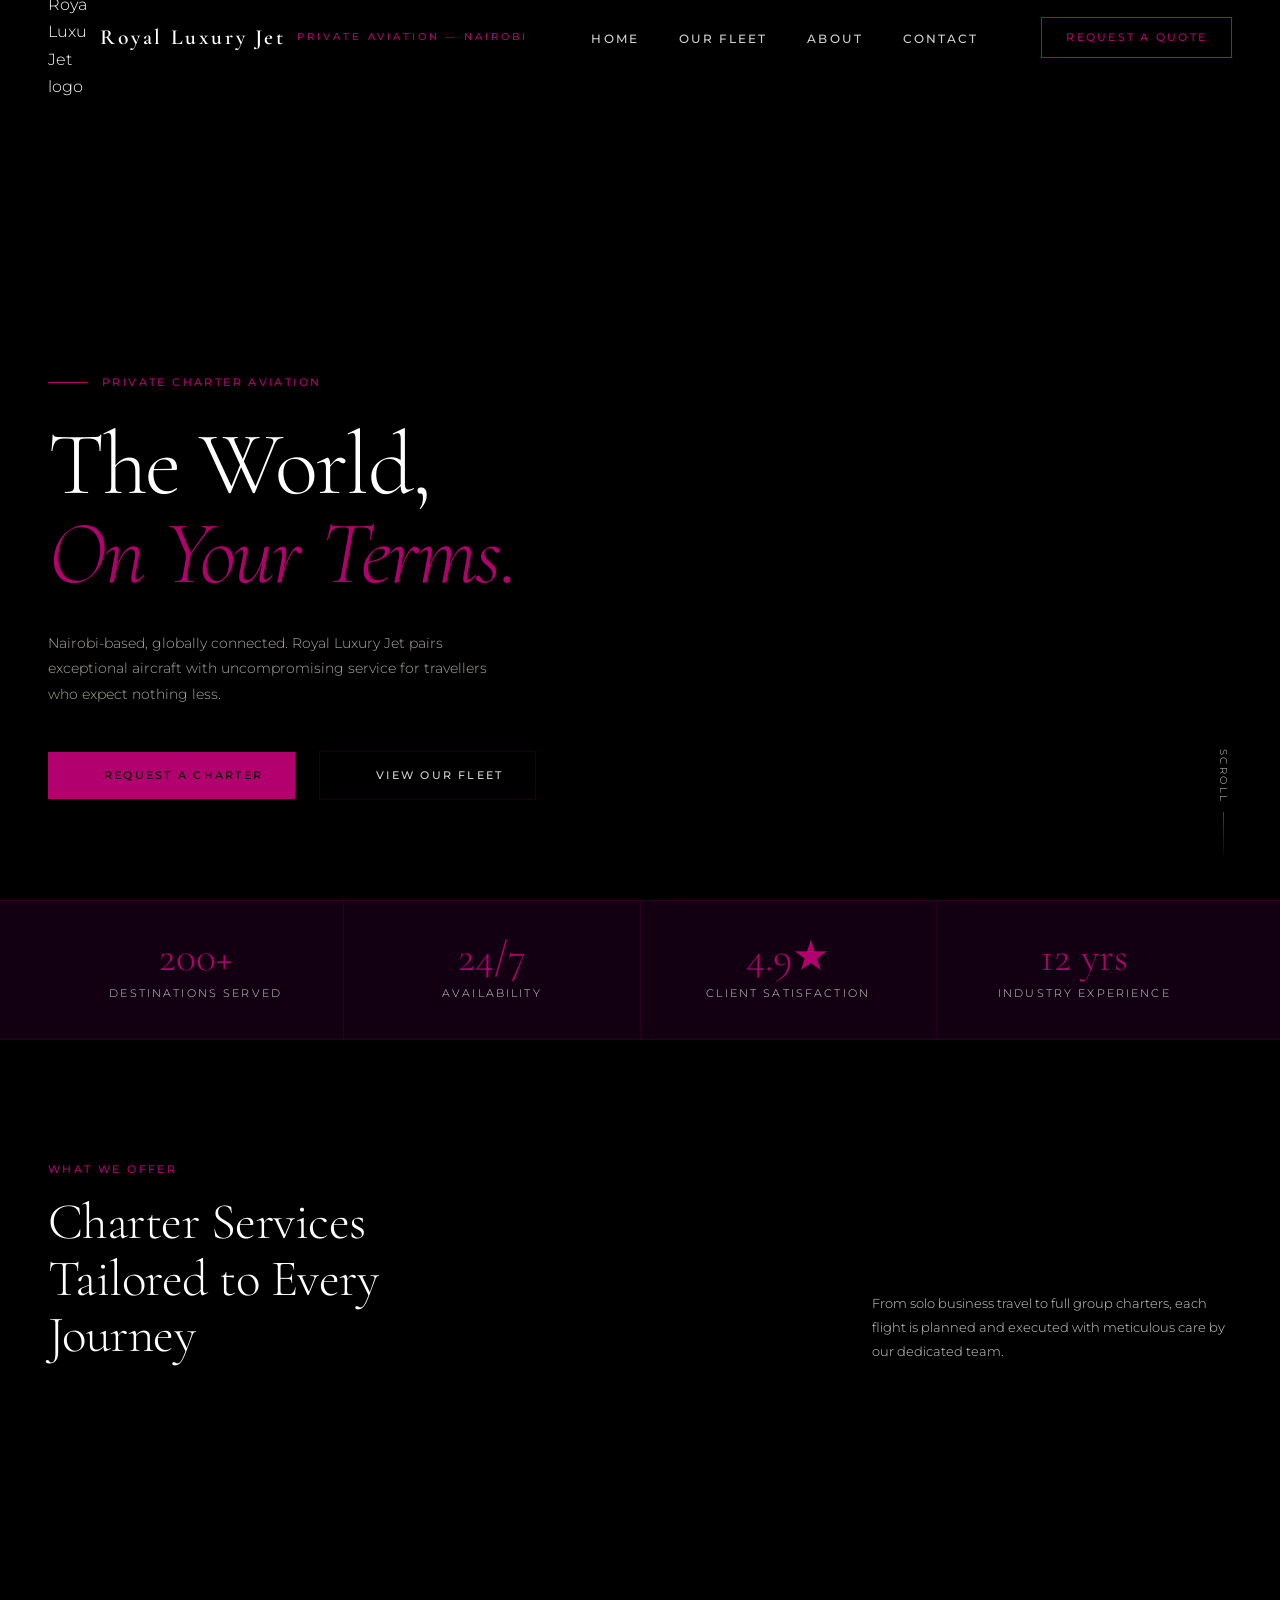
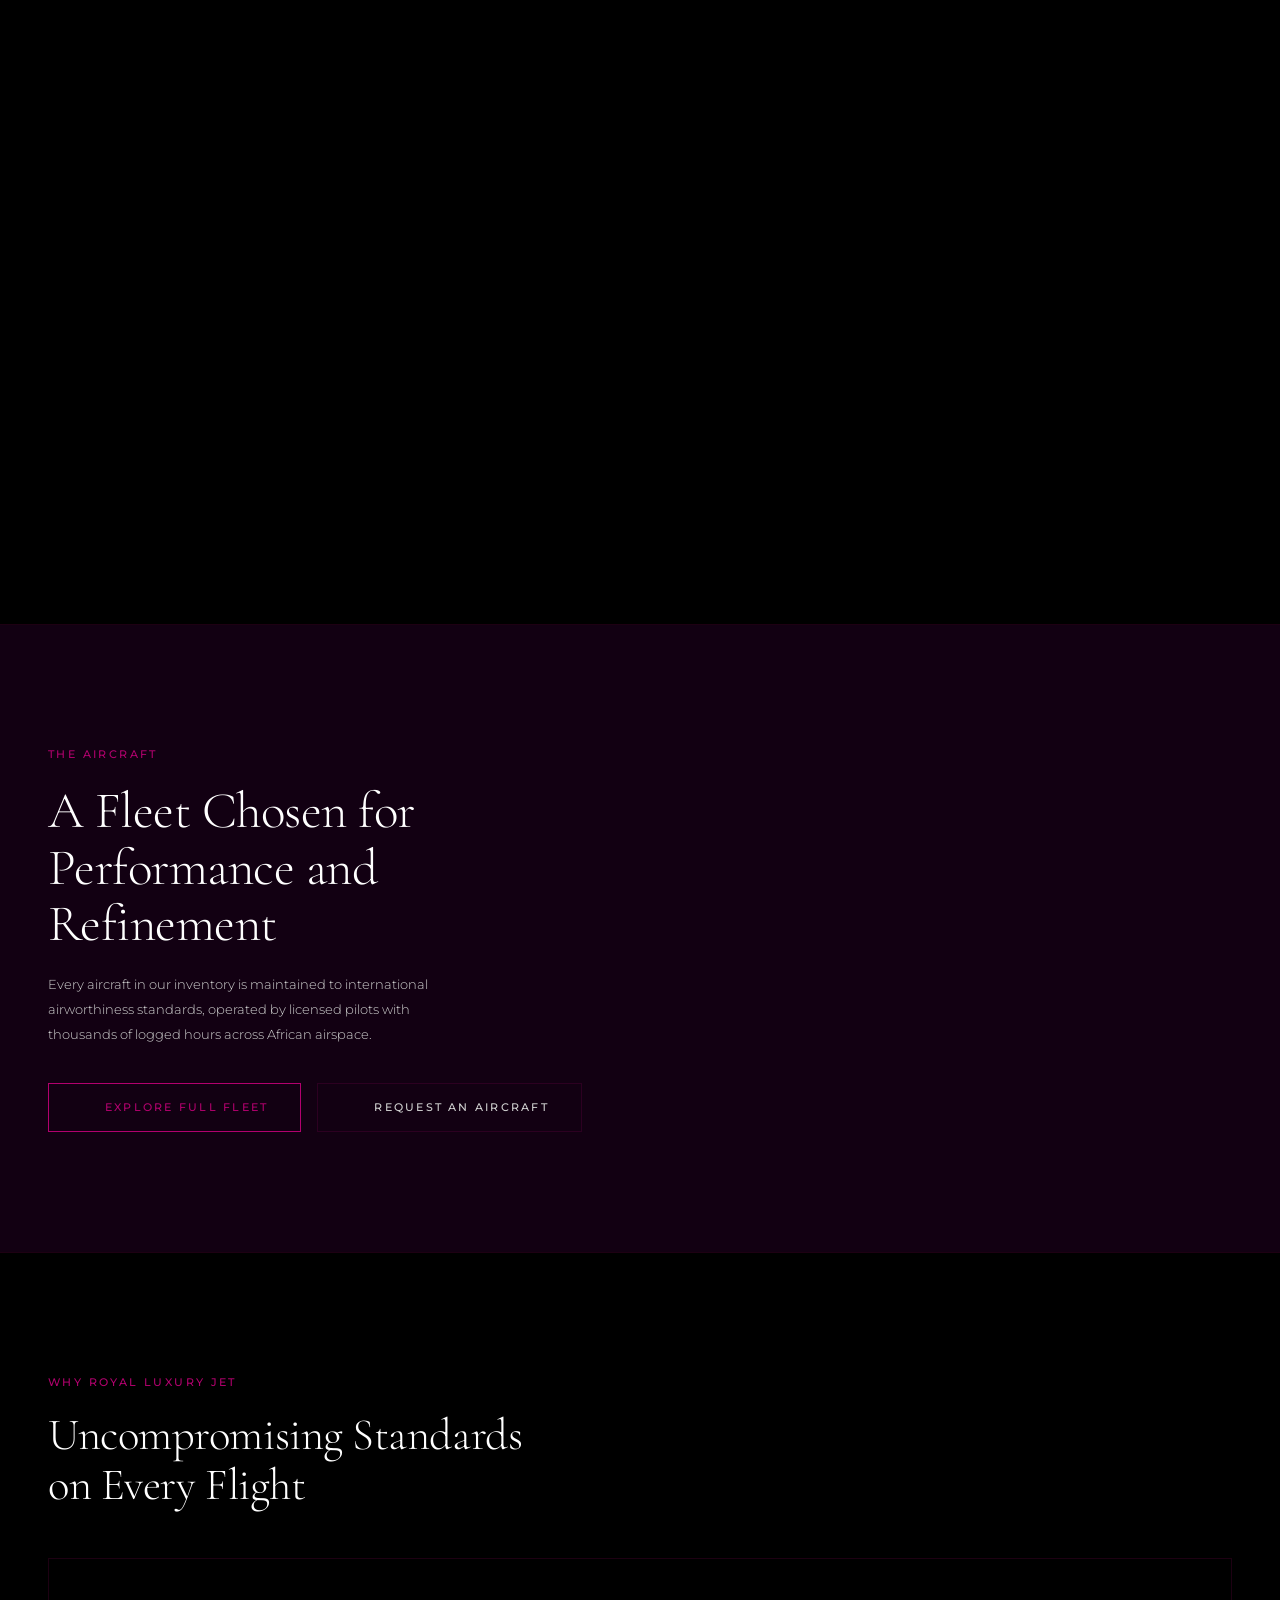
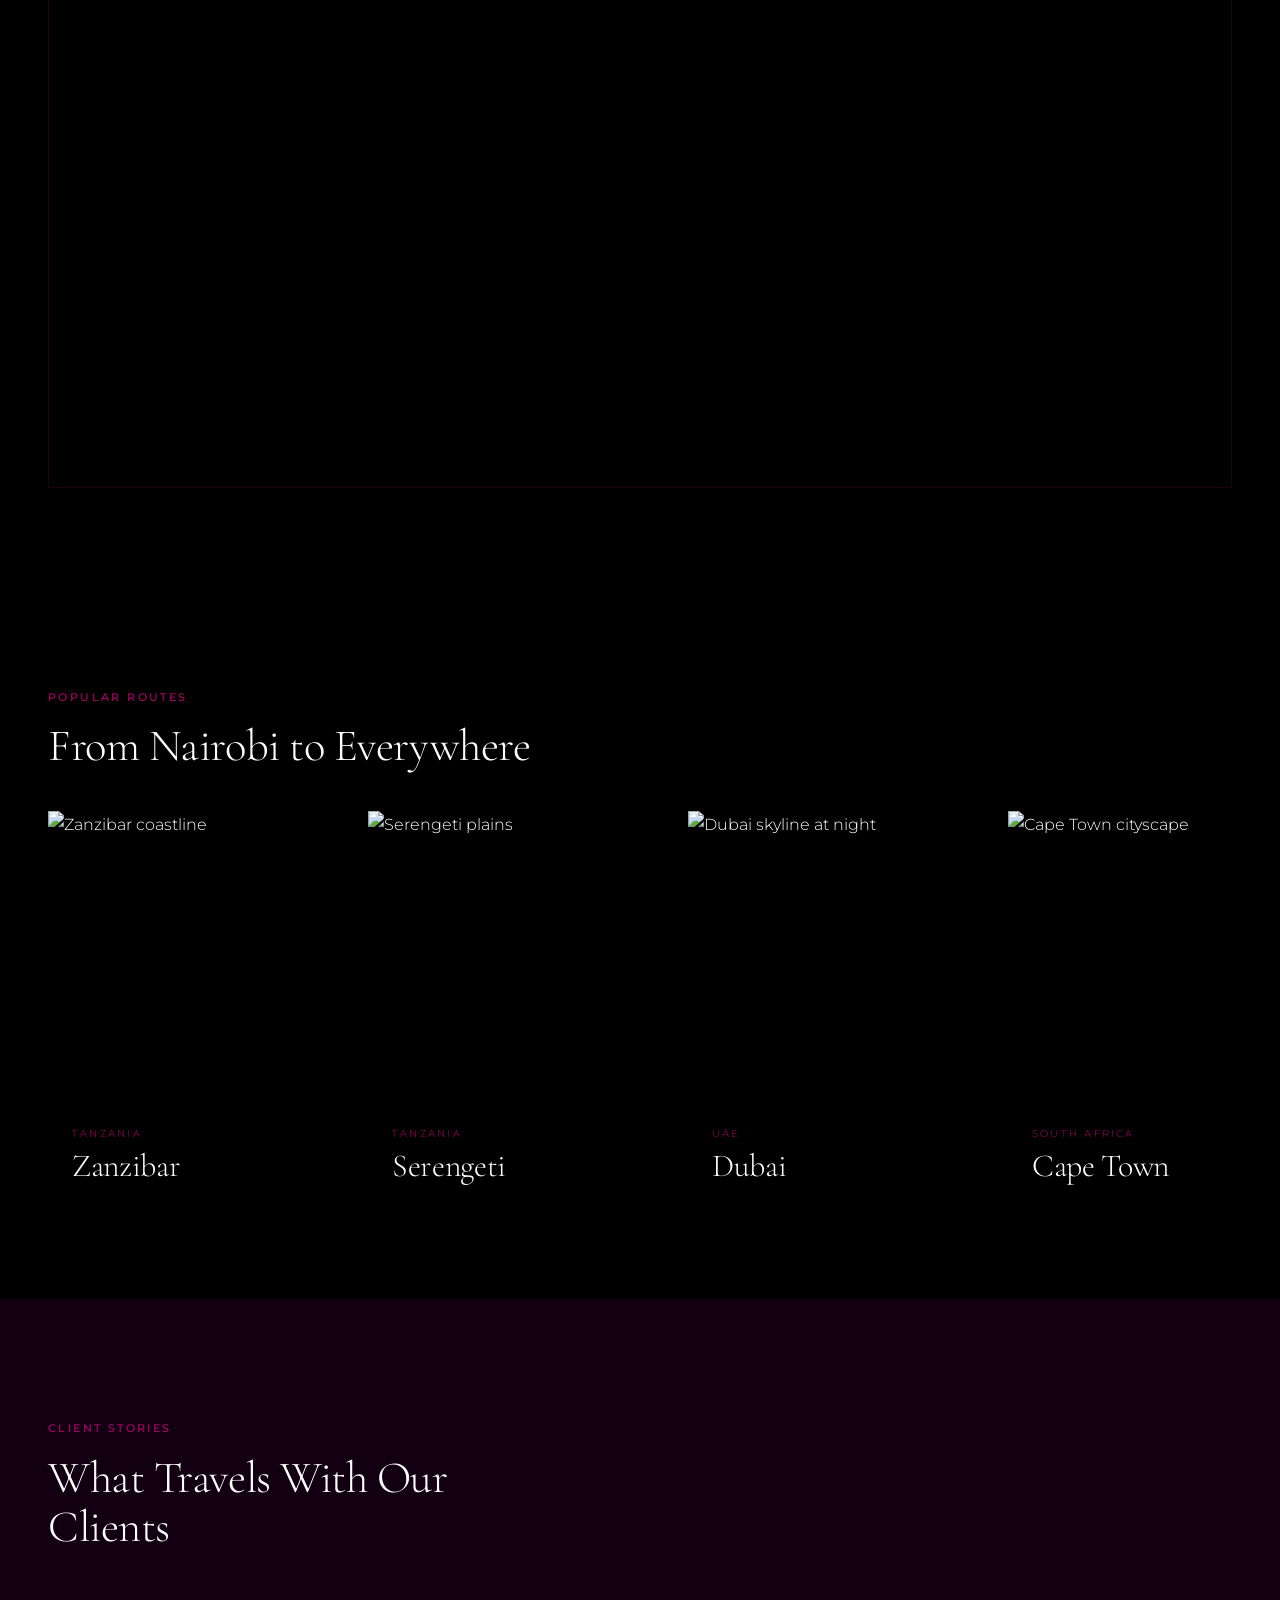
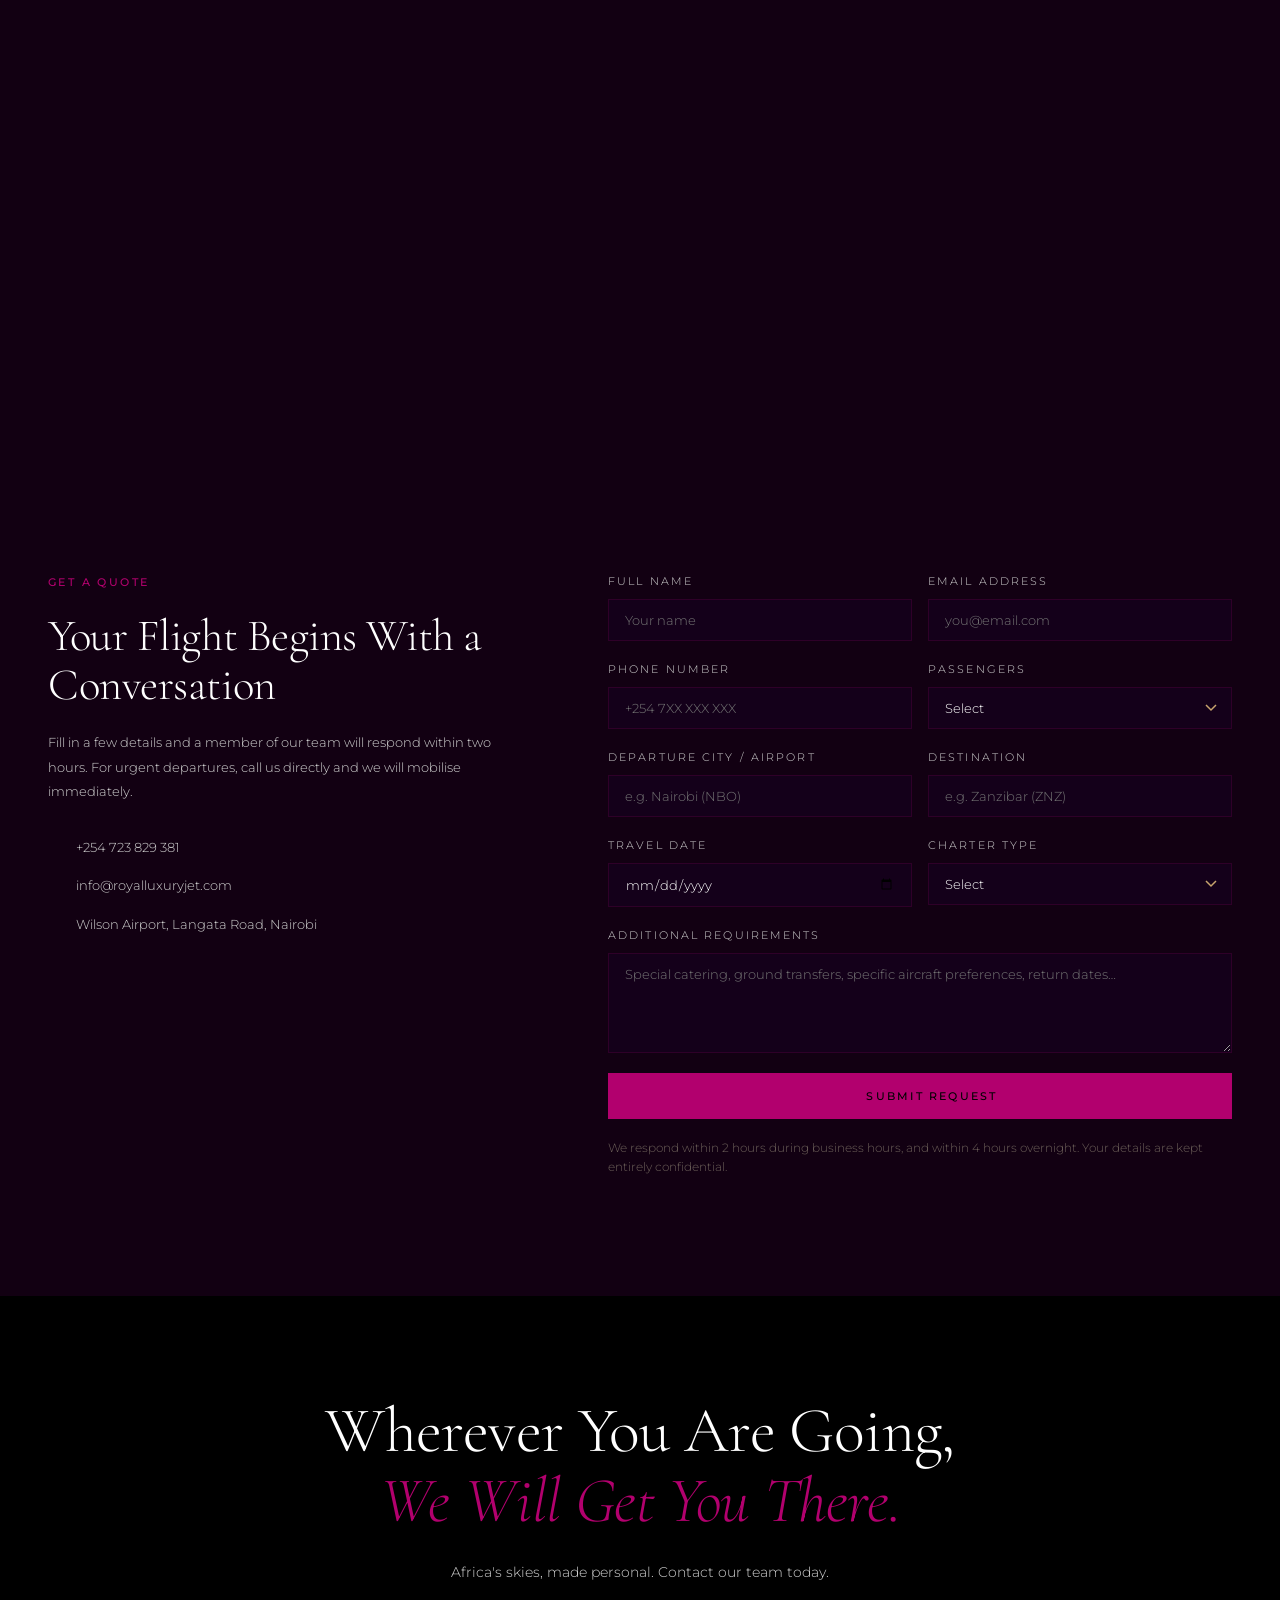
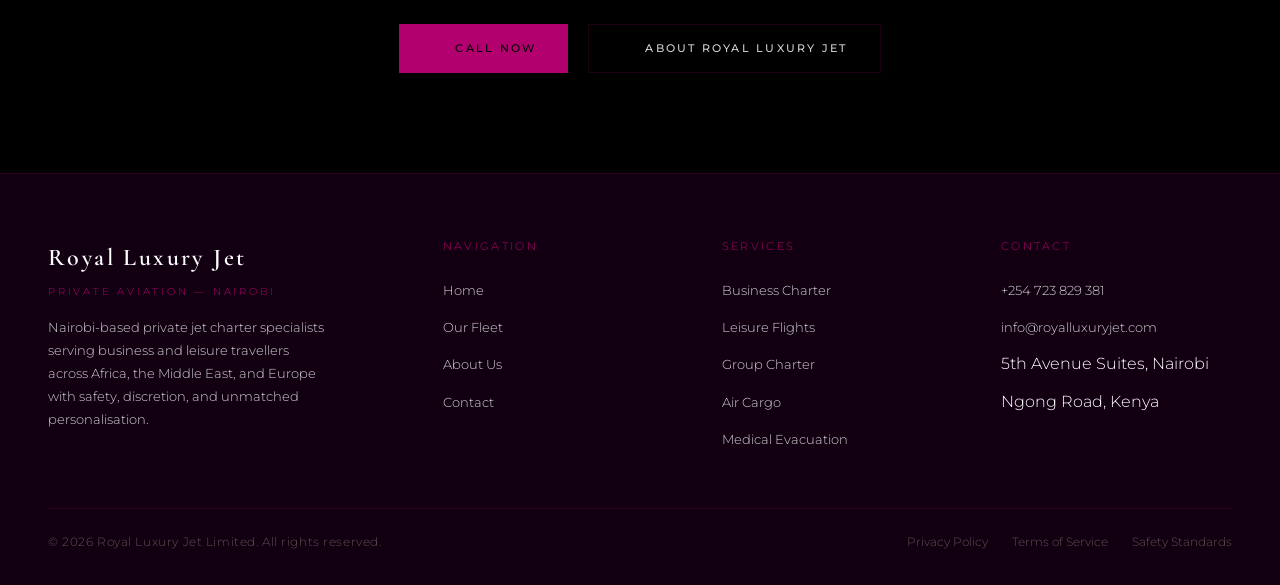
==== index.html @ de2d4f79 "Added the correct jets" ====
<!DOCTYPE html>
<html lang="en">
<head>
  <meta charset="UTF-8" />
  <meta name="viewport" content="width=device-width, initial-scale=1.0" />
  <title>Royal Luxury Jet — Private Aviation, Nairobi</title>
  <meta name="description" content="Nairobi's premier private jet charter service. Tailored flights across Africa and beyond, available 24/7." />
  <link rel="stylesheet" href="style.css" />
  <!-- Feather Icons CDN -->
  <script src="https://cdn.jsdelivr.net/npm/feather-icons/dist/feather.min.js"></script>
</head>
<body>

  <!-- ══ NAVIGATION ══════════════════════════════════════════ -->
  <nav class="nav" role="navigation" aria-label="Main navigation">
    <div class="nav__inner">
      <a href="index.html" class="nav__logo" aria-label="Royal Luxury Jet home">
        <img src="images/logo.png" alt="Royal Luxury Jet logo" class="nav__logo-img" />
        <span class="nav__logo-name">Royal Luxury Jet</span>
        <span class="nav__logo-tag">Private Aviation — Nairobi</span>
      </a>
      <ul class="nav__links" role="list">
        <li><a href="index.html" class="nav__link">Home</a></li>
        <li><a href="fleet.html" class="nav__link">Our Fleet</a></li>
        <li><a href="about.html" class="nav__link">About</a></li>
        <li><a href="contact.html" class="nav__link">Contact</a></li>
      </ul>
      <a href="contact.html" class="nav__cta">Request a Quote</a>
      <button class="nav__hamburger" aria-label="Toggle menu" aria-expanded="false">
        <span></span><span></span><span></span>
      </button>
    </div>
  </nav>

  <!-- Mobile nav -->
  <div class="nav__mobile" role="dialog" aria-label="Mobile navigation">
    <a href="index.html" class="nav__link">Home</a>
    <a href="fleet.html" class="nav__link">Our Fleet</a>
    <a href="about.html" class="nav__link">About</a>
    <a href="contact.html" class="nav__link">Contact</a>
    <a href="contact.html" class="nav__cta">Request a Quote</a>
  </div>

  <main>
    <!-- ══ HERO ════════════════════════════════════════════════ -->
    <section class="hero" aria-labelledby="heroHeadline">
      <div class="hero__bg" aria-hidden="true"></div>
      <div class="hero__content">
        <div class="hero__eyebrow">
          <span class="hero__eyebrow-line" aria-hidden="true"></span>
          <span class="label">Private Charter Aviation</span>
        </div>
        <h1 id="heroHeadline" class="hero__headline">
          The World,<br><em>On Your Terms.</em>
        </h1>
        <p class="hero__sub">
          Nairobi-based, globally connected. Royal Luxury Jet pairs exceptional aircraft with uncompromising service for travellers who expect nothing less.
        </p>
        <div class="hero__actions">
          <a href="contact.html" class="btn btn--primary">
            <svg data-feather="send" aria-hidden="true"></svg> Request a Charter
          </a>
          <a href="fleet.html" class="btn btn--ghost">
            <svg data-feather="airplay" aria-hidden="true"></svg> View Our Fleet
          </a>
        </div>
      </div>
      <div class="hero__scroll" aria-hidden="true">
        <span class="hero__scroll-text">Scroll</span>
        <span class="hero__scroll-line"></span>
      </div>
    </section>

    <!-- ══ STATS ═══════════════════════════════════════════════ -->
    <div class="stats">
      <div class="stats__inner container">
        <div class="stats__item">
          <div class="stats__num" data-target="200" data-suffix="+">200+</div>
          <div class="stats__label">Destinations Served</div>
        </div>
        <div class="stats__item">
          <div class="stats__num" data-target="24" data-suffix="/7">24/7</div>
          <div class="stats__label">Availability</div>
        </div>
        <div class="stats__item">
          <div class="stats__num" data-target="4.9" data-suffix="★">4.9★</div>
          <div class="stats__label">Client Satisfaction</div>
        </div>
        <div class="stats__item">
          <div class="stats__num" data-target="12" data-suffix=" yrs">12 yrs</div>
          <div class="stats__label">Industry Experience</div>
        </div>
      </div>
    </div>

    <!-- ══ SERVICES ════════════════════════════════════════════ -->
    <section class="section" aria-labelledby="servicesHeading">
      <div class="container">
        <div class="services__header">
          <div>
            <p class="label" style="margin-bottom:16px">What We Offer</p>
            <h2 id="servicesHeading" class="services__title display">
              Charter Services Tailored to Every Journey
            </h2>
          </div>
          <p class="services__intro">
            From solo business travel to full group charters, each flight is planned and executed with meticulous care by our dedicated team.
          </p>
        </div>
        <div class="grid-3">
          <article class="service-card fade-up">
            <div class="service-card__number" aria-hidden="true">01</div>
            <svg class="service-card__icon" data-feather="briefcase" aria-hidden="true"></svg>
            <h3 class="service-card__title">Business Charter</h3>
            <p class="service-card__body">
              Productive, private, and punctual. Board on your schedule with direct routing, dedicated crew, and onboard conference capability for executives who cannot afford delays.
            </p>
          </article>
          <article class="service-card fade-up">
            <div class="service-card__number" aria-hidden="true">02</div>
            <svg class="service-card__icon" data-feather="sun" aria-hidden="true"></svg>
            <h3 class="service-card__title">Leisure & Lifestyle</h3>
            <p class="service-card__body">
              Arrive refreshed at a safari lodge, coastal retreat, or international city. We curate every detail of the in-flight experience to set the tone for your journey.
            </p>
          </article>
          <article class="service-card fade-up">
            <div class="service-card__number" aria-hidden="true">03</div>
            <svg class="service-card__icon" data-feather="users" aria-hidden="true"></svg>
            <h3 class="service-card__title">Group Charter</h3>
            <p class="service-card__body">
              Corporate retreats, family milestones, or sporting delegations — our larger-cabin aircraft carry groups of up to 19 passengers in comfort, on a unified itinerary.
            </p>
          </article>
          <article class="service-card fade-up">
            <div class="service-card__number" aria-hidden="true">04</div>
            <svg class="service-card__icon" data-feather="package" aria-hidden="true"></svg>
            <h3 class="service-card__title">Air Cargo</h3>
            <p class="service-card__body">
              Time-critical freight across Africa. From pharmaceutical samples to high-value parcels, our cargo charters offer tracked, secure, door-to-ramp solutions.
            </p>
          </article>
          <article class="service-card fade-up">
            <div class="service-card__number" aria-hidden="true">05</div>
            <svg class="service-card__icon" data-feather="heart" aria-hidden="true"></svg>
            <h3 class="service-card__title">Medical Evacuation</h3>
            <p class="service-card__body">
              Swift, fully equipped air ambulance flights coordinated with medical personnel. Available 24 hours, with immediate response protocols across East Africa.
            </p>
          </article>
          <article class="service-card fade-up">
            <div class="service-card__number" aria-hidden="true">06</div>
            <svg class="service-card__icon" data-feather="star" aria-hidden="true"></svg>
            <h3 class="service-card__title">Concierge Services</h3>
            <p class="service-card__body">
              Ground transfers, hotel bookings, in-flight catering preferences, and destination arrangements — handled as one seamless experience by your dedicated flight coordinator.
            </p>
          </article>
        </div>
      </div>
    </section>

    <hr class="rule" />

    <!-- ══ FLEET PREVIEW ═══════════════════════════════════════ -->
    <section class="section fleet" aria-labelledby="fleetHeading">
      <div class="container">
        <div class="grid-2">
          <div>
            <p class="fleet__label label">The Aircraft</p>
            <h2 id="fleetHeading" class="fleet__title display">
              A Fleet Chosen for Performance and Refinement
            </h2>
            <p class="fleet__body">
              Every aircraft in our inventory is maintained to international airworthiness standards, operated by licensed pilots with thousands of logged hours across African airspace.
            </p>
            <div style="display:flex; gap:16px; flex-wrap:wrap;">
              <a href="fleet.html" class="btn btn--outline">
                <svg data-feather="grid" aria-hidden="true"></svg> Explore Full Fleet
              </a>
              <a href="contact.html" class="btn btn--ghost">
                <svg data-feather="send" aria-hidden="true"></svg> Request an Aircraft
              </a>
            </div>
          </div>
          <div class="fleet__image fade-up">
            <img
              src="images/openjet.jpg"
              alt="Luxurious private jet cabin interior with leather seating"
              loading="lazy"
            />
            <div class="fleet__image-caption">
              <h4 class="display">Cessna Citation CJ3+</h4>
              <div class="fleet__specs">
                <span class="fleet__spec">
                  <svg data-feather="users" aria-hidden="true"></svg> Up to 7 passengers
                </span>
                <span class="fleet__spec">
                  <svg data-feather="map-pin" aria-hidden="true"></svg> Range 3,700 km
                </span>
              </div>
            </div>
          </div>
        </div>
      </div>
    </section>

    <hr class="rule" />

    <!-- ══ WHY ROYAL LUXURY JET ═══════════════════════════════════════ -->
    <section class="section" aria-labelledby="whyHeading">
      <div class="container">
        <p class="label" style="margin-bottom:20px">Why Royal Luxury Jet</p>
        <h2 id="whyHeading" class="display" style="font-size:clamp(2rem,3.5vw,3.2rem); font-weight:300; margin-bottom:48px; max-width:500px; line-height:1.1;">
          Uncompromising Standards on Every Flight
        </h2>
        <div class="why__grid">
          <div class="why__item fade-up">
            <svg class="why__icon" data-feather="shield" aria-hidden="true"></svg>
            <h3 class="why__item-title">Safety First, Always</h3>
            <p class="why__item-body">Rigorous maintenance schedules, licensed engineers, and pilots who undergo recurrent simulator training. Our safety record is the foundation our reputation rests on.</p>
          </div>
          <div class="why__item fade-up">
            <svg class="why__icon" data-feather="globe" aria-hidden="true"></svg>
            <h3 class="why__item-title">Global Reach</h3>
            <p class="why__item-body">Operating from Wilson and Jomo Kenyatta airports, we connect Nairobi to 200+ destinations across Africa, the Middle East, and Europe without compromise.</p>
          </div>
          <div class="why__item fade-up">
            <svg class="why__icon" data-feather="clock" aria-hidden="true"></svg>
            <h3 class="why__item-title">Ready When You Are</h3>
            <p class="why__item-body">Our operations team is available around the clock. From a same-day booking to a months-in-advance itinerary, we move at your pace.</p>
          </div>
          <div class="why__item fade-up">
            <svg class="why__icon" data-feather="sliders" aria-hidden="true"></svg>
            <h3 class="why__item-title">Fully Personalised</h3>
            <p class="why__item-body">Catering, cabin configuration, ground logistics, special occasions — nothing is too specific. Your preferences are our instructions.</p>
          </div>
        </div>
      </div>
    </section>

    <!-- ══ DESTINATIONS ════════════════════════════════════════ -->
    <section class="section--sm" aria-labelledby="destHeading">
      <div class="container">
        <p class="label" style="margin-bottom:16px">Popular Routes</p>
        <h2 id="destHeading" class="display" style="font-size:clamp(2rem,3.5vw,3.2rem); font-weight:300; margin-bottom:40px; max-width:540px; line-height:1.1;">
          From Nairobi to Everywhere
        </h2>
      </div>
      <div class="container">
        <div class="destinations__scroll" role="list">
          <div class="dest-card" role="listitem">
            <img src="https://images.unsplash.com/photo-1544735716-392fe2489ffa?w=600&auto=format&fit=crop&q=80" alt="Zanzibar coastline" loading="lazy" />
            <div class="dest-card__overlay" aria-hidden="true"></div>
            <div class="dest-card__info">
              <p class="dest-card__region">Tanzania</p>
              <h3 class="dest-card__city display">Zanzibar</h3>
            </div>
          </div>
          <div class="dest-card" role="listitem">
            <img src="https://images.unsplash.com/photo-1547471080-7cc2caa01a7e?w=600&auto=format&fit=crop&q=80" alt="Serengeti plains" loading="lazy" />
            <div class="dest-card__overlay" aria-hidden="true"></div>
            <div class="dest-card__info">
              <p class="dest-card__region">Tanzania</p>
              <h3 class="dest-card__city display">Serengeti</h3>
            </div>
          </div>
          <div class="dest-card" role="listitem">
            <img src="https://images.unsplash.com/photo-1518548419970-58e3b4079ab2?w=600&auto=format&fit=crop&q=80" alt="Dubai skyline at night" loading="lazy" />
            <div class="dest-card__overlay" aria-hidden="true"></div>
            <div class="dest-card__info">
              <p class="dest-card__region">UAE</p>
              <h3 class="dest-card__city display">Dubai</h3>
            </div>
          </div>
          <div class="dest-card" role="listitem">
            <img src="https://images.unsplash.com/photo-1486325212027-8081e485255e?w=600&auto=format&fit=crop&q=80" alt="Cape Town cityscape" loading="lazy" />
            <div class="dest-card__overlay" aria-hidden="true"></div>
            <div class="dest-card__info">
              <p class="dest-card__region">South Africa</p>
              <h3 class="dest-card__city display">Cape Town</h3>
            </div>
          </div>
          <div class="dest-card" role="listitem">
            <img src="https://images.unsplash.com/photo-1489392191049-fc10c97e64b6?w=600&auto=format&fit=crop&q=80" alt="Lagos waterfront" loading="lazy" />
            <div class="dest-card__overlay" aria-hidden="true"></div>
            <div class="dest-card__info">
              <p class="dest-card__region">Nigeria</p>
              <h3 class="dest-card__city display">Lagos</h3>
            </div>
          </div>
          <div class="dest-card" role="listitem">
            <img src="https://images.unsplash.com/photo-1526285759904-71d1170ed2ac?w=600&auto=format&fit=crop&q=80" alt="London at dusk" loading="lazy" />
            <div class="dest-card__overlay" aria-hidden="true"></div>
            <div class="dest-card__info">
              <p class="dest-card__region">United Kingdom</p>
              <h3 class="dest-card__city display">London</h3>
            </div>
          </div>
        </div>
      </div>
    </section>

    <!-- ══ TESTIMONIALS ════════════════════════════════════════ -->
    <section class="section testimonials" aria-labelledby="testimonialsHeading">
      <div class="container">
        <p class="label" style="margin-bottom:16px">Client Stories</p>
        <h2 id="testimonialsHeading" class="display" style="font-size:clamp(2rem,3.5vw,3.2rem); font-weight:300; margin-bottom:48px; max-width:500px; line-height:1.1;">
          What Travels With Our Clients
        </h2>
        <div class="testimonial-grid">
          <article class="testimonial-card fade-up">
            <div class="testimonial-card__quote" aria-hidden="true">&ldquo;</div>
            <p class="testimonial-card__text">
              The team arranged an entire East Africa circuit in under 48 hours. Every landing was on time, every cabin was immaculate. It redefined what business travel can be.
            </p>
            <div class="testimonial-card__author">
              <div>
                <div class="testimonial-card__author-name">James O.</div>
                <div class="testimonial-card__author-role">Managing Director, Nairobi</div>
              </div>
            </div>
          </article>
          <article class="testimonial-card fade-up">
            <div class="testimonial-card__quote" aria-hidden="true">&ldquo;</div>
            <p class="testimonial-card__text">
              We flew a group of fourteen to the Masai Mara and back. Seamless coordination, exceptional food, and crew that genuinely cared. Our guests are still talking about it.
            </p>
            <div class="testimonial-card__author">
              <div>
                <div class="testimonial-card__author-name">Amara N.</div>
                <div class="testimonial-card__author-role">Events Director, Lagos</div>
              </div>
            </div>
          </article>
          <article class="testimonial-card fade-up">
            <div class="testimonial-card__quote" aria-hidden="true">&ldquo;</div>
            <p class="testimonial-card__text">
              I have chartered jets across three continents. Royal Luxury Jet delivers a level of personalisation that most operators simply cannot match. My Nairobi base of choice.
            </p>
            <div class="testimonial-card__author">
              <div>
                <div class="testimonial-card__author-name">Priya S.</div>
                <div class="testimonial-card__author-role">Investment Banker, Dubai</div>
              </div>
            </div>
          </article>
        </div>
      </div>
    </section>

    <!-- ══ QUOTE FORM ═══════════════════════════════════════════ -->
    <section class="section quote" id="requestQuote" aria-labelledby="quoteHeading">
      <div class="container">
        <div class="quote__inner">
          <div>
            <p class="quote__label label">Get a Quote</p>
            <h2 id="quoteHeading" class="quote__title display">
              Your Flight Begins With a Conversation
            </h2>
            <p class="quote__body">
              Fill in a few details and a member of our team will respond within two hours. For urgent departures, call us directly and we will mobilise immediately.
            </p>
            <div class="quote__contact-item">
              <svg data-feather="phone" aria-hidden="true"></svg>
              <a href="tel:+254723829381">+254 723 829 381</a>
            </div>
            <div class="quote__contact-item">
              <svg data-feather="mail" aria-hidden="true"></svg>
              <a href="mailto:info@royalluxuryjet.com">info@royalluxuryjet.com</a>
            </div>
            <div class="quote__contact-item">
              <svg data-feather="map-pin" aria-hidden="true"></svg>
              Wilson Airport, Langata Road, Nairobi
            </div>
          </div>
          <div>
            <form class="form" id="quoteForm" novalidate aria-label="Charter quote request">
              <div class="form__row">
                <div class="form__group">
                  <label class="form__label" for="name">Full Name</label>
                  <input class="form__input" type="text" id="name" name="name" placeholder="Your name" required />
                </div>
                <div class="form__group">
                  <label class="form__label" for="email">Email Address</label>
                  <input class="form__input" type="email" id="email" name="email" placeholder="you@email.com" required />
                </div>
              </div>
              <div class="form__row">
                <div class="form__group">
                  <label class="form__label" for="phone">Phone Number</label>
                  <input class="form__input" type="tel" id="phone" name="phone" placeholder="+254 7XX XXX XXX" />
                </div>
                <div class="form__group">
                  <label class="form__label" for="passengers">Passengers</label>
                  <select class="form__select" id="passengers" name="passengers">
                    <option value="">Select</option>
                    <option>1 – 3</option>
                    <option>4 – 7</option>
                    <option>8 – 12</option>
                    <option>13 – 19</option>
                  </select>
                </div>
              </div>
              <div class="form__row">
                <div class="form__group">
                  <label class="form__label" for="departure">Departure City / Airport</label>
                  <input class="form__input" type="text" id="departure" name="departure" placeholder="e.g. Nairobi (NBO)" />
                </div>
                <div class="form__group">
                  <label class="form__label" for="destination">Destination</label>
                  <input class="form__input" type="text" id="destination" name="destination" placeholder="e.g. Zanzibar (ZNZ)" />
                </div>
              </div>
              <div class="form__row">
                <div class="form__group">
                  <label class="form__label" for="date">Travel Date</label>
                  <input class="form__input" type="date" id="date" name="date" />
                </div>
                <div class="form__group">
                  <label class="form__label" for="type">Charter Type</label>
                  <select class="form__select" id="type" name="type">
                    <option value="">Select</option>
                    <option>Business Charter</option>
                    <option>Leisure Flight</option>
                    <option>Group Charter</option>
                    <option>Air Cargo</option>
                    <option>Medical Evacuation</option>
                    <option>Other</option>
                  </select>
                </div>
              </div>
              <div class="form__group">
                <label class="form__label" for="notes">Additional Requirements</label>
                <textarea class="form__textarea" id="notes" name="notes" placeholder="Special catering, ground transfers, specific aircraft preferences, return dates…"></textarea>
              </div>
              <button type="submit" class="btn btn--primary form__submit">
                <svg data-feather="send" aria-hidden="true"></svg>
                Submit Request
              </button>
              <p class="form__note">We respond within 2 hours during business hours, and within 4 hours overnight. Your details are kept entirely confidential.</p>
            </form>
            <div class="form__success" id="formSuccess" role="alert">
              <div class="form__success-icon">
                <svg data-feather="check" aria-hidden="true"></svg>
              </div>
              <h3 class="form__success-title display">Request Received</h3>
              <p class="form__success-body">Thank you. A member of our team will be in touch within two hours to confirm the details of your charter.</p>
            </div>
          </div>
        </div>
      </div>
    </section>

    <!-- ══ CTA BANNER ══════════════════════════════════════════ -->
    <section class="cta-banner" aria-label="Call to action">
      <div class="container cta-banner__inner">
        <h2 class="cta-banner__title display">
          Wherever You Are Going,<br><em>We Will Get You There.</em>
        </h2>
        <p class="cta-banner__sub">Africa's skies, made personal. Contact our team today.</p>
        <div class="cta-banner__actions">
          <a href="tel:+254723829381" class="btn btn--primary">
            <svg data-feather="phone" aria-hidden="true"></svg> Call Now
          </a>
          <a href="about.html" class="btn btn--ghost">
            <svg data-feather="info" aria-hidden="true"></svg> About Royal Luxury Jet
          </a>
        </div>
      </div>
    </section>
  </main>

  <!-- ══ FOOTER ═════════════════════════════════════════════════ -->
  <footer role="contentinfo">
    <div class="container">
      <div class="footer__top">
        <div>
          <div class="footer__brand-name">Royal Luxury Jet</div>
          <div class="footer__brand-tag">Private Aviation — Nairobi</div>
          <p class="footer__brand-body">
            Nairobi-based private jet charter specialists serving business and leisure travellers across Africa, the Middle East, and Europe with safety, discretion, and unmatched personalisation.
          </p>
        </div>
        <div>
          <div class="footer__col-title">Navigation</div>
          <ul class="footer__links" role="list">
            <li><a href="index.html">Home</a></li>
            <li><a href="fleet.html">Our Fleet</a></li>
            <li><a href="about.html">About Us</a></li>
            <li><a href="contact.html">Contact</a></li>
          </ul>
        </div>
        <div>
          <div class="footer__col-title">Services</div>
          <ul class="footer__links" role="list">
            <li><a href="contact.html">Business Charter</a></li>
            <li><a href="contact.html">Leisure Flights</a></li>
            <li><a href="contact.html">Group Charter</a></li>
            <li><a href="contact.html">Air Cargo</a></li>
            <li><a href="contact.html">Medical Evacuation</a></li>
          </ul>
        </div>
        <div>
          <div class="footer__col-title">Contact</div>
          <ul class="footer__links" role="list">
            <li><a href="tel:+254723829381">+254 723 829 381</a></li>
            <li><a href="mailto:info@royalluxuryjet.com">info@royalluxuryjet.com</a></li>
            <li>5th Avenue Suites, Nairobi</li>
            <li>Ngong Road, Kenya</li>
          </ul>
        </div>
      </div>
      <div class="footer__bottom">
        <span class="footer__copy">&copy; 2026 Royal Luxury Jet Limited. All rights reserved.</span>
        <div class="footer__legal">
          <a href="#">Privacy Policy</a>
          <a href="#">Terms of Service</a>
          <a href="#">Safety Standards</a>
        </div>
      </div>
    </div>
  </footer>

  <script src="main.js"></script>
  <script>
    // Initialise Feather icons after DOM ready
    feather.replace({ 'stroke-width': 1.5, width: '100%', height: '100%' });
  </script>
</body>
</html>
---- style.css ----
/* ============================================================
   ROYAL LUXURY JET — Global Stylesheet
   Palette: Black / white / magnetic magenta accent
   ============================================================ */

@import url('https://fonts.googleapis.com/css2?family=Cormorant+Garamond:ital,wght@0,300;0,400;0,600;1,300;1,400&family=Montserrat:wght@300;400;500;600&display=swap');

/* ── Variables ─────────────────────────────────────────────── */
:root {
  --bg:          #000000;
  --bg-mid:      #120012;
  --bg-card:     #14001a;
  --border:      rgba(178, 0, 110, 0.16);
  --ivory:       #ffffff;
  --ivory-dim:   #d1d1d1;
  --copper:      #b2006e;
  --copper-dark: #70246f;
  --white:       #ffffff;
  --ff-display:  'Cormorant Garamond', Georgia, serif;
  --ff-body:     'Montserrat', sans-serif;
  --radius:      2px;
  --transition:  0.35s cubic-bezier(0.4, 0, 0.2, 1);
  --max-w:       1320px;
  --nav-h:       76px;
}

/* ── Reset ──────────────────────────────────────────────────── */
*, *::before, *::after { box-sizing: border-box; margin: 0; padding: 0; }
html { scroll-behavior: smooth; font-size: 16px; }
body {
  background: var(--bg);
  color: var(--ivory);
  font-family: var(--ff-body);
  font-weight: 300;
  line-height: 1.7;
  -webkit-font-smoothing: antialiased;
  overflow-x: hidden;
}
img { display: block; max-width: 100%; }
a { color: inherit; text-decoration: none; }
ul { list-style: none; }
button { cursor: pointer; border: none; background: none; font-family: inherit; }

/* ── Typography ─────────────────────────────────────────────── */
.display {
  font-family: var(--ff-display);
  font-weight: 300;
  line-height: 1.1;
  letter-spacing: -0.01em;
}
.label {
  font-family: var(--ff-body);
  font-size: 0.68rem;
  font-weight: 500;
  letter-spacing: 0.22em;
  text-transform: uppercase;
  color: var(--copper);
}
.body-sm {
  font-size: 0.82rem;
  font-weight: 300;
  color: var(--ivory-dim);
  letter-spacing: 0.02em;
}

/* ── Layout Utilities ───────────────────────────────────────── */
.container { max-width: var(--max-w); margin: 0 auto; padding: 0 48px; }
.section { padding: 120px 0; }
.section--sm { padding: 80px 0; }
.grid-2 { display: grid; grid-template-columns: 1fr 1fr; gap: 64px; align-items: center; }
.grid-3 { display: grid; grid-template-columns: repeat(3, 1fr); gap: 32px; }

/* ── Thin divider line ──────────────────────────────────────── */
hr.rule {
  border: none;
  border-top: 1px solid var(--border);
  margin: 0;
}

/* ============================================================
   NAVIGATION
   ============================================================ */
.nav {
  position: fixed;
  top: 0; left: 0; right: 0;
  height: var(--nav-h);
  z-index: 100;
  transition: background var(--transition), border-color var(--transition);
  border-bottom: 1px solid transparent;
}
.nav.scrolled {
  background: rgba(15, 14, 12, 0.94);
  backdrop-filter: blur(12px);
  border-color: var(--border);
}
.nav__inner {
  max-width: var(--max-w);
  margin: 0 auto;
  padding: 0 48px;
  height: 100%;
  display: flex;
  align-items: center;
  justify-content: space-between;
}
.nav__logo {
  display: flex;
  align-items: center;
  gap: 12px;
}
.nav__logo-img {
  width: 40px;
  height: auto;
  display: block;
}
.nav__logo-name {
  font-family: var(--ff-display);
  font-size: 1.35rem;
  font-weight: 600;
  letter-spacing: 0.12em;
  color: var(--white);
}
.nav__logo-tag {
  font-size: 0.6rem;
  letter-spacing: 0.3em;
  text-transform: uppercase;
  color: var(--copper);
  font-weight: 500;
}
.nav__links {
  display: flex;
  gap: 40px;
  align-items: center;
}
.nav__link {
  font-size: 0.72rem;
  font-weight: 500;
  letter-spacing: 0.18em;
  text-transform: uppercase;
  color: var(--ivory-dim);
  transition: color var(--transition);
  position: relative;
}
.nav__link::after {
  content: '';
  position: absolute;
  bottom: -3px; left: 0;
  width: 0; height: 1px;
  background: var(--copper);
  transition: width var(--transition);
}
.nav__link:hover, .nav__link.active {
  color: var(--white);
}
.nav__link:hover::after, .nav__link.active::after {
  width: 100%;
}
.nav__cta {
  font-size: 0.7rem;
  font-weight: 500;
  letter-spacing: 0.2em;
  text-transform: uppercase;
  padding: 10px 24px;
  border: 1px solid var(--copper);
  color: var(--copper);
  transition: background var(--transition), color var(--transition);
}
.nav__cta:hover {
  background: var(--copper);
  color: var(--bg);
}
.nav__hamburger {
  display: none;
  flex-direction: column;
  gap: 5px;
  padding: 4px;
}
.nav__hamburger span {
  display: block;
  width: 24px; height: 1px;
  background: var(--ivory);
  transition: var(--transition);
}

/* ── Mobile nav ─────────────────────────────────────────────── */
.nav__mobile {
  display: none;
  position: fixed;
  top: var(--nav-h); left: 0; right: 0; bottom: 0;
  background: var(--bg);
  z-index: 99;
  flex-direction: column;
  align-items: center;
  justify-content: center;
  gap: 36px;
}
.nav__mobile.open { display: flex; }
.nav__mobile .nav__link {
  font-size: 1rem;
  letter-spacing: 0.25em;
}
.nav__mobile .nav__cta {
  margin-top: 12px;
  padding: 14px 40px;
}

/* ============================================================
   BUTTONS
   ============================================================ */
.btn {
  display: inline-flex;
  align-items: center;
  gap: 10px;
  font-family: var(--ff-body);
  font-size: 0.7rem;
  font-weight: 500;
  letter-spacing: 0.2em;
  text-transform: uppercase;
  padding: 14px 32px;
  transition: var(--transition);
}
.btn--primary {
  background: var(--copper);
  color: var(--bg);
}
.btn--primary:hover {
  background: var(--copper-dark);
}
.btn--outline {
  border: 1px solid var(--copper);
  color: var(--copper);
}
.btn--outline:hover {
  background: var(--copper);
  color: var(--bg);
}
.btn--ghost {
  border: 1px solid var(--border);
  color: var(--ivory-dim);
}
.btn--ghost:hover {
  border-color: var(--copper);
  color: var(--copper);
}
.btn svg { width: 14px; height: 14px; flex-shrink: 0; }

/* ============================================================
   HERO
   ============================================================ */
.hero {
  position: relative;
  min-height: 100vh;
  display: flex;
  align-items: flex-end;
  overflow: hidden;
}
.hero__bg {
  position: absolute;
  inset: 0;
  background: 
    linear-gradient(to bottom, rgba(0,0,0,0.3) 0%, rgba(0,0,0,0.1) 40%, rgba(0,0,0,0.75) 80%, var(--bg) 100%),
    url('https://images.unsplash.com/photo-1540962351504-03099e0a754b?w=1800&auto=format&fit=crop&q=80') center/cover no-repeat;
  transform: scale(1.04);
  animation: heroZoom 18s ease-in-out infinite alternate;
}
@keyframes heroZoom {
  from { transform: scale(1.04); }
  to   { transform: scale(1.0); }
}
.hero__content {
  position: relative;
  z-index: 2;
  padding: 0 48px 100px;
  max-width: var(--max-w);
  margin: 0 auto;
  width: 100%;
}
.hero__eyebrow {
  display: flex;
  align-items: center;
  gap: 14px;
  margin-bottom: 28px;
}
.hero__eyebrow-line {
  width: 40px; height: 1px;
  background: var(--copper);
}
.hero__headline {
  font-family: var(--ff-display);
  font-size: clamp(3.2rem, 7vw, 7.5rem);
  font-weight: 300;
  line-height: 1.0;
  letter-spacing: -0.02em;
  color: var(--white);
  max-width: 820px;
  margin-bottom: 32px;
}
.hero__headline em {
  font-style: italic;
  color: var(--copper);
}
.hero__sub {
  max-width: 460px;
  font-size: 0.88rem;
  color: rgba(240,234,216,0.72);
  line-height: 1.8;
  margin-bottom: 44px;
}
.hero__actions {
  display: flex;
  align-items: center;
  gap: 24px;
  flex-wrap: wrap;
}
.hero__scroll {
  position: absolute;
  bottom: 40px; right: 48px;
  display: flex;
  flex-direction: column;
  align-items: center;
  gap: 8px;
  color: var(--ivory-dim);
}
.hero__scroll-text {
  font-size: 0.62rem;
  letter-spacing: 0.25em;
  text-transform: uppercase;
  writing-mode: vertical-rl;
}
.hero__scroll-line {
  width: 1px; height: 48px;
  background: linear-gradient(to bottom, var(--copper), transparent);
  animation: scrollPulse 2s ease-in-out infinite;
}
@keyframes scrollPulse {
  0%,100% { opacity: 0.4; }
  50% { opacity: 1; }
}

/* ── Stats bar ──────────────────────────────────────────────── */
.stats {
  border-top: 1px solid var(--border);
  border-bottom: 1px solid var(--border);
  background: var(--bg-mid);
}
.stats__inner {
  display: flex;
  justify-content: space-between;
}
.stats__item {
  flex: 1;
  padding: 36px 0;
  text-align: center;
  border-right: 1px solid var(--border);
  transition: background var(--transition);
}
.stats__item:last-child { border-right: none; }
.stats__item:hover { background: rgba(178,0,110,0.04); }
.stats__num {
  font-family: var(--ff-display);
  font-size: 2.6rem;
  font-weight: 300;
  color: var(--copper);
  line-height: 1;
  margin-bottom: 6px;
}
.stats__label {
  font-size: 0.67rem;
  letter-spacing: 0.2em;
  text-transform: uppercase;
  color: var(--ivory-dim);
}

/* ============================================================
   SERVICES (Homepage)
   ============================================================ */
.services__header {
  display: flex;
  justify-content: space-between;
  align-items: flex-end;
  margin-bottom: 64px;
}
.services__title {
  font-family: var(--ff-display);
  font-size: clamp(2.2rem, 4vw, 3.8rem);
  font-weight: 300;
  line-height: 1.1;
  max-width: 480px;
}
.services__intro {
  max-width: 360px;
  font-size: 0.84rem;
  color: var(--ivory-dim);
  line-height: 1.8;
}

.service-card {
  position: relative;
  border: 1px solid var(--border);
  padding: 40px 36px;
  background: var(--bg-card);
  transition: border-color var(--transition), transform var(--transition);
  overflow: hidden;
}
.service-card::before {
  content: '';
  position: absolute;
  inset: 0;
  background: linear-gradient(135deg, rgba(178,0,110,0.06) 0%, transparent 60%);
  opacity: 0;
  transition: opacity var(--transition);
}
.service-card:hover {
  border-color: rgba(178,0,110,0.5);
  transform: translateY(-4px);
}
.service-card:hover::before { opacity: 1; }

.service-card__icon {
  width: 40px; height: 40px;
  color: var(--copper);
  margin-bottom: 28px;
}
.service-card__number {
  position: absolute;
  top: 24px; right: 28px;
  font-family: var(--ff-display);
  font-size: 4rem;
  font-weight: 300;
  color: rgba(178,0,110,0.07);
  line-height: 1;
  user-select: none;
}
.service-card__title {
  font-family: var(--ff-display);
  font-size: 1.5rem;
  font-weight: 400;
  margin-bottom: 14px;
  color: var(--white);
}
.service-card__body {
  font-size: 0.82rem;
  color: var(--ivory-dim);
  line-height: 1.85;
}

/* ============================================================
   FLEET PREVIEW
   ============================================================ */
.fleet {
  background: var(--bg-mid);
}
.fleet__label { margin-bottom: 20px; }
.fleet__title {
  font-family: var(--ff-display);
  font-size: clamp(2rem, 4vw, 3.6rem);
  font-weight: 300;
  line-height: 1.1;
  max-width: 520px;
  margin-bottom: 20px;
}
.fleet__body {
  font-size: 0.84rem;
  color: var(--ivory-dim);
  max-width: 400px;
  line-height: 1.85;
  margin-bottom: 36px;
}
.fleet__image {
  position: relative;
  overflow: hidden;
  aspect-ratio: 16/10;
}
.fleet__image img {
  width: 100%; height: 100%;
  object-fit: cover;
  transition: transform 0.7s ease;
}
.fleet__image:hover img { transform: scale(1.04); }
.fleet__image-caption {
  position: absolute;
  bottom: 0; left: 0; right: 0;
  padding: 32px 28px 24px;
  background: linear-gradient(to top, rgba(0,0,0,0.88), transparent);
}
.fleet__image-caption h4 {
  font-family: var(--ff-display);
  font-size: 1.4rem;
  font-weight: 300;
  margin-bottom: 4px;
}
.fleet__specs {
  display: flex;
  gap: 20px;
  margin-top: 8px;
  flex-wrap: wrap;
}
.fleet__spec {
  font-size: 0.68rem;
  letter-spacing: 0.15em;
  text-transform: uppercase;
  color: var(--ivory-dim);
  display: flex;
  align-items: center;
  gap: 6px;
}
.fleet__spec svg { width: 11px; height: 11px; color: var(--copper); }

/* ── Fleet page full grid ───────────────────────────────────── */
.fleet-grid {
  display: grid;
  grid-template-columns: repeat(3, 1fr);
  gap: 24px;
}
.fleet-card {
  border: 1px solid var(--border);
  background: var(--bg-card);
  overflow: hidden;
  transition: border-color var(--transition), transform var(--transition);
}
.fleet-card:hover {
  border-color: rgba(178,0,110,0.5);
  transform: translateY(-4px);
}
.fleet-card__img {
  aspect-ratio: 16/9;
  overflow: hidden;
}
.fleet-card__img img {
  width: 100%; height: 100%;
  object-fit: cover;
  transition: transform 0.7s ease;
}
.fleet-card:hover .fleet-card__img img { transform: scale(1.06); }
.fleet-card__body { padding: 28px 28px 32px; }
.fleet-card__type {
  font-size: 0.63rem;
  letter-spacing: 0.22em;
  text-transform: uppercase;
  color: var(--copper);
  margin-bottom: 8px;
}
.fleet-card__name {
  font-family: var(--ff-display);
  font-size: 1.6rem;
  font-weight: 400;
  color: var(--white);
  margin-bottom: 14px;
}
.fleet-card__desc {
  font-size: 0.8rem;
  color: var(--ivory-dim);
  line-height: 1.8;
  margin-bottom: 20px;
}
.fleet-card__stats {
  display: grid;
  grid-template-columns: 1fr 1fr;
  gap: 12px;
  border-top: 1px solid var(--border);
  padding-top: 20px;
  margin-bottom: 24px;
}
.fleet-card__stat-label {
  font-size: 0.63rem;
  letter-spacing: 0.15em;
  text-transform: uppercase;
  color: var(--ivory-dim);
  margin-bottom: 3px;
}
.fleet-card__stat-val {
  font-family: var(--ff-display);
  font-size: 1.2rem;
  font-weight: 400;
  color: var(--white);
}

/* ============================================================
   EXPERIENCE / WHY US
   ============================================================ */
.why__grid {
  display: grid;
  grid-template-columns: 1fr 1fr;
  gap: 0;
  border: 1px solid var(--border);
}
.why__item {
  padding: 48px 44px;
  border-right: 1px solid var(--border);
  border-bottom: 1px solid var(--border);
  transition: background var(--transition);
}
.why__item:hover { background: rgba(178,0,110,0.04); }
.why__item:nth-child(2n) { border-right: none; }
.why__item:nth-child(n+3) { border-bottom: none; }
.why__icon {
  width: 32px; height: 32px;
  color: var(--copper);
  margin-bottom: 20px;
}
.why__item-title {
  font-family: var(--ff-display);
  font-size: 1.3rem;
  font-weight: 400;
  color: var(--white);
  margin-bottom: 12px;
}
.why__item-body {
  font-size: 0.81rem;
  color: var(--ivory-dim);
  line-height: 1.85;
}

/* ============================================================
   DESTINATIONS
   ============================================================ */
.destinations__scroll {
  display: flex;
  gap: 20px;
  overflow-x: auto;
  padding-bottom: 8px;
  scrollbar-width: thin;
  scrollbar-color: var(--border) transparent;
}
.dest-card {
  position: relative;
  min-width: 300px;
  height: 400px;
  overflow: hidden;
  flex-shrink: 0;
  cursor: pointer;
}
.dest-card img {
  width: 100%; height: 100%;
  object-fit: cover;
  transition: transform 0.7s ease;
}
.dest-card:hover img { transform: scale(1.07); }
.dest-card__overlay {
  position: absolute;
  inset: 0;
  background: linear-gradient(to top, rgba(0,0,0,0.9) 0%, transparent 55%);
  transition: background var(--transition);
}
.dest-card:hover .dest-card__overlay {
  background: linear-gradient(to top, rgba(0,0,0,0.95) 0%, rgba(0,0,0,0.25) 55%);
}
.dest-card__info {
  position: absolute;
  bottom: 28px; left: 24px; right: 24px;
}
.dest-card__region {
  font-size: 0.63rem;
  letter-spacing: 0.22em;
  text-transform: uppercase;
  color: var(--copper);
  margin-bottom: 6px;
}
.dest-card__city {
  font-family: var(--ff-display);
  font-size: 2rem;
  font-weight: 300;
  color: var(--white);
  line-height: 1.1;
}

/* ============================================================
   QUOTE FORM
   ============================================================ */
.quote {
  background: var(--bg-mid);
}
.quote__inner {
  display: grid;
  grid-template-columns: 1fr 1.3fr;
  gap: 80px;
  align-items: start;
}
.quote__label { margin-bottom: 20px; }
.quote__title {
  font-family: var(--ff-display);
  font-size: clamp(2rem, 3.5vw, 3.2rem);
  font-weight: 300;
  line-height: 1.1;
  margin-bottom: 20px;
}
.quote__body {
  font-size: 0.83rem;
  color: var(--ivory-dim);
  line-height: 1.85;
  margin-bottom: 32px;
}
.quote__contact-item {
  display: flex;
  align-items: center;
  gap: 12px;
  margin-bottom: 16px;
  font-size: 0.82rem;
  color: var(--ivory-dim);
}
.quote__contact-item svg {
  width: 16px; height: 16px;
  color: var(--copper);
  flex-shrink: 0;
}
.quote__contact-item a:hover { color: var(--copper); }

.form {
  display: flex;
  flex-direction: column;
  gap: 20px;
}
.form__row {
  display: grid;
  grid-template-columns: 1fr 1fr;
  gap: 16px;
}
.form__group {
  display: flex;
  flex-direction: column;
  gap: 8px;
}
.form__label {
  font-size: 0.66rem;
  letter-spacing: 0.2em;
  text-transform: uppercase;
  color: var(--ivory-dim);
}
.form__input,
.form__select,
.form__textarea {
  background: var(--bg-card);
  border: 1px solid var(--border);
  color: var(--ivory);
  font-family: var(--ff-body);
  font-size: 0.84rem;
  font-weight: 300;
  padding: 12px 16px;
  width: 100%;
  transition: border-color var(--transition);
  appearance: none;
  border-radius: 0;
}
.form__input:focus,
.form__select:focus,
.form__textarea:focus {
  outline: none;
  border-color: var(--copper);
}
.form__select {
  background-image: url("data:image/svg+xml,%3Csvg xmlns='http://www.w3.org/2000/svg' width='12' height='8' viewBox='0 0 12 8'%3E%3Cpath d='M1 1l5 5 5-5' stroke='%23c8a46e' stroke-width='1.5' fill='none'/%3E%3C/svg%3E");
  background-repeat: no-repeat;
  background-position: right 14px center;
  padding-right: 36px;
}
.form__select option { background: var(--bg-card); }
.form__textarea { resize: vertical; min-height: 100px; }
.form__submit {
  width: 100%;
  justify-content: center;
  padding: 16px 32px;
}
.form__note {
  font-size: 0.72rem;
  color: rgba(168,158,136,0.6);
  line-height: 1.6;
}

/* ── Form success state ─────────────────────────────────────── */
.form__success {
  display: none;
  flex-direction: column;
  align-items: center;
  justify-content: center;
  gap: 16px;
  padding: 60px 40px;
  border: 1px solid var(--border);
  text-align: center;
}
.form__success.visible { display: flex; }
.form__success-icon {
  width: 48px; height: 48px;
  border: 1px solid var(--copper);
  border-radius: 50%;
  display: flex; align-items: center; justify-content: center;
  color: var(--copper);
}
.form__success-title {
  font-family: var(--ff-display);
  font-size: 1.8rem;
  font-weight: 300;
}
.form__success-body {
  font-size: 0.82rem;
  color: var(--ivory-dim);
  max-width: 280px;
  line-height: 1.8;
}

/* ============================================================
   ABOUT PAGE
   ============================================================ */
.page-hero {
  padding-top: calc(var(--nav-h) + 80px);
  padding-bottom: 80px;
  border-bottom: 1px solid var(--border);
}
.page-hero__inner {
  display: grid;
  grid-template-columns: 1fr 1fr;
  gap: 80px;
  align-items: center;
}
.page-hero__label { margin-bottom: 20px; }
.page-hero__title {
  font-family: var(--ff-display);
  font-size: clamp(2.8rem, 5vw, 5.5rem);
  font-weight: 300;
  line-height: 1.0;
  letter-spacing: -0.02em;
}
.page-hero__title em {
  font-style: italic;
  color: var(--copper);
}
.page-hero__body {
  font-size: 0.88rem;
  color: var(--ivory-dim);
  line-height: 1.9;
  max-width: 460px;
}
.page-hero__img {
  position: relative;
  aspect-ratio: 4/3;
  overflow: hidden;
}
.page-hero__img img {
  width: 100%; height: 100%;
  object-fit: cover;
}
.page-hero__img-frame {
  position: absolute;
  bottom: -16px; left: -16px;
  width: calc(100% - 32px);
  height: calc(100% - 32px);
  border: 1px solid var(--copper);
  pointer-events: none;
  z-index: -1;
}

.story__text {
  font-family: var(--ff-display);
  font-size: clamp(1.5rem, 2.5vw, 2.2rem);
  font-weight: 300;
  line-height: 1.55;
  color: var(--ivory);
  max-width: 860px;
  margin: 0 auto;
  text-align: center;
}
.story__text em {
  font-style: italic;
  color: var(--copper);
}

.values__title {
  font-family: var(--ff-display);
  font-size: clamp(2rem, 3.5vw, 3.2rem);
  font-weight: 300;
  margin-bottom: 56px;
  max-width: 480px;
}
.values__list {
  display: flex;
  flex-direction: column;
  gap: 0;
  border: 1px solid var(--border);
}
.value-item {
  display: flex;
  align-items: center;
  gap: 32px;
  padding: 32px 40px;
  border-bottom: 1px solid var(--border);
  transition: background var(--transition);
}
.value-item:last-child { border-bottom: none; }
.value-item:hover { background: rgba(178,0,110,0.04); }
.value-item__num {
  font-family: var(--ff-display);
  font-size: 1.1rem;
  font-weight: 300;
  color: var(--copper);
  min-width: 28px;
}
.value-item__content { flex: 1; }
.value-item__title {
  font-family: var(--ff-display);
  font-size: 1.2rem;
  font-weight: 400;
  color: var(--white);
  margin-bottom: 6px;
}
.value-item__body {
  font-size: 0.8rem;
  color: var(--ivory-dim);
  line-height: 1.7;
}
.value-item__icon {
  width: 28px; height: 28px;
  color: var(--border);
  transition: color var(--transition);
}
.value-item:hover .value-item__icon { color: var(--copper); }

.team__title {
  font-family: var(--ff-display);
  font-size: clamp(2rem, 3.5vw, 3.2rem);
  font-weight: 300;
  margin-bottom: 56px;
}
.team__grid {
  display: grid;
  grid-template-columns: repeat(3, 1fr);
  gap: 32px;
}
.team-card {
  border: 1px solid var(--border);
  overflow: hidden;
  transition: border-color var(--transition);
}
.team-card:hover { border-color: rgba(178,0,110,0.45); }
.team-card__img {
  aspect-ratio: 3/4;
  overflow: hidden;
}
.team-card__img img {
  width: 100%; height: 100%;
  object-fit: cover;
  filter: grayscale(30%);
  transition: transform 0.6s ease, filter 0.6s ease;
}
.team-card:hover .team-card__img img {
  transform: scale(1.04);
  filter: grayscale(0%);
}
.team-card__body {
  padding: 24px 24px 28px;
  background: var(--bg-card);
}
.team-card__name {
  font-family: var(--ff-display);
  font-size: 1.3rem;
  font-weight: 400;
  color: var(--white);
  margin-bottom: 4px;
}
.team-card__role {
  font-size: 0.67rem;
  letter-spacing: 0.18em;
  text-transform: uppercase;
  color: var(--copper);
  margin-bottom: 12px;
}
.team-card__bio {
  font-size: 0.79rem;
  color: var(--ivory-dim);
  line-height: 1.75;
}

.certifications {
  background: var(--bg-mid);
}
.cert__list {
  display: grid;
  grid-template-columns: repeat(4, 1fr);
  gap: 0;
  border: 1px solid var(--border);
}
.cert-item {
  padding: 36px 32px;
  border-right: 1px solid var(--border);
  text-align: center;
  transition: background var(--transition);
}
.cert-item:last-child { border-right: none; }
.cert-item:hover { background: rgba(178,0,110,0.04); }
.cert-item__icon {
  width: 36px; height: 36px;
  color: var(--copper);
  margin: 0 auto 16px;
}
.cert-item__name {
  font-family: var(--ff-display);
  font-size: 1.1rem;
  font-weight: 400;
  color: var(--white);
  margin-bottom: 8px;
}
.cert-item__desc {
  font-size: 0.75rem;
  color: var(--ivory-dim);
  line-height: 1.7;
}

/* ============================================================
   CONTACT PAGE
   ============================================================ */
.contact__grid {
  display: grid;
  grid-template-columns: 1fr 1.4fr;
  gap: 80px;
}
.contact__info-title {
  font-family: var(--ff-display);
  font-size: clamp(2rem, 3.5vw, 3.2rem);
  font-weight: 300;
  line-height: 1.1;
  margin-bottom: 20px;
}
.contact__info-body {
  font-size: 0.84rem;
  color: var(--ivory-dim);
  line-height: 1.85;
  margin-bottom: 40px;
}
.contact__details {
  display: flex;
  flex-direction: column;
  gap: 24px;
}
.contact__detail {
  display: flex;
  gap: 16px;
}
.contact__detail-icon {
  width: 40px; height: 40px;
  border: 1px solid var(--border);
  display: flex; align-items: center; justify-content: center;
  color: var(--copper);
  flex-shrink: 0;
}
.contact__detail-icon svg { width: 16px; height: 16px; }
.contact__detail-content {}
.contact__detail-label {
  font-size: 0.65rem;
  letter-spacing: 0.2em;
  text-transform: uppercase;
  color: var(--ivory-dim);
  margin-bottom: 4px;
}
.contact__detail-value {
  font-size: 0.9rem;
  color: var(--white);
  line-height: 1.5;
}
.contact__detail-value a:hover { color: var(--copper); }

.contact__map {
  margin-top: 40px;
  border: 1px solid var(--border);
  overflow: hidden;
  aspect-ratio: 16/8;
  background: var(--bg-card);
  display: flex;
  align-items: center;
  justify-content: center;
  position: relative;
}
.contact__map-inner {
  width: 100%; height: 100%;
}
.contact__map-inner iframe {
  width: 100%; height: 100%;
  border: none;
  filter: grayscale(1) invert(1) brightness(0.7) sepia(0.2);
}

/* ============================================================
   FOOTER
   ============================================================ */
footer {
  border-top: 1px solid var(--border);
  background: var(--bg-mid);
  padding: 64px 0 32px;
}
.footer__top {
  display: grid;
  grid-template-columns: 1.5fr 1fr 1fr 1fr;
  gap: 48px;
  margin-bottom: 56px;
}
.footer__brand-name {
  font-family: var(--ff-display);
  font-size: 1.5rem;
  font-weight: 600;
  letter-spacing: 0.1em;
  color: var(--white);
  margin-bottom: 4px;
}
.footer__brand-tag {
  font-size: 0.62rem;
  letter-spacing: 0.28em;
  text-transform: uppercase;
  color: var(--copper);
  margin-bottom: 16px;
}
.footer__brand-body {
  font-size: 0.8rem;
  color: var(--ivory-dim);
  line-height: 1.8;
  max-width: 280px;
}
.footer__col-title {
  font-size: 0.66rem;
  letter-spacing: 0.22em;
  text-transform: uppercase;
  color: var(--copper);
  margin-bottom: 20px;
}
.footer__links {
  display: flex;
  flex-direction: column;
  gap: 10px;
}
.footer__links a {
  font-size: 0.82rem;
  color: var(--ivory-dim);
  transition: color var(--transition);
}
.footer__links a:hover { color: var(--ivory); }
.footer__bottom {
  border-top: 1px solid var(--border);
  padding-top: 24px;
  display: flex;
  justify-content: space-between;
  align-items: center;
  flex-wrap: wrap;
  gap: 12px;
}
.footer__copy {
  font-size: 0.72rem;
  color: rgba(168,158,136,0.5);
  letter-spacing: 0.05em;
}
.footer__legal {
  display: flex;
  gap: 24px;
}
.footer__legal a {
  font-size: 0.72rem;
  color: rgba(168,158,136,0.5);
  transition: color var(--transition);
}
.footer__legal a:hover { color: var(--ivory-dim); }

/* ============================================================
   TESTIMONIALS
   ============================================================ */
.testimonials { background: var(--bg-mid); }
.testimonial-grid {
  display: grid;
  grid-template-columns: repeat(3, 1fr);
  gap: 24px;
}
.testimonial-card {
  border: 1px solid var(--border);
  padding: 36px 32px;
  background: var(--bg-card);
  transition: border-color var(--transition);
}
.testimonial-card:hover { border-color: rgba(178,0,110,0.4); }
.testimonial-card__quote {
  font-family: var(--ff-display);
  font-size: 2.5rem;
  font-weight: 300;
  color: var(--copper);
  line-height: 1;
  margin-bottom: 16px;
}
.testimonial-card__text {
  font-family: var(--ff-display);
  font-size: 1.1rem;
  font-weight: 300;
  font-style: italic;
  color: var(--ivory);
  line-height: 1.65;
  margin-bottom: 24px;
}
.testimonial-card__author {
  display: flex;
  align-items: center;
  gap: 12px;
  border-top: 1px solid var(--border);
  padding-top: 20px;
}
.testimonial-card__author-name {
  font-size: 0.82rem;
  color: var(--white);
}
.testimonial-card__author-role {
  font-size: 0.72rem;
  color: var(--ivory-dim);
}

/* ============================================================
   CTA BANNER
   ============================================================ */
.cta-banner {
  position: relative;
  overflow: hidden;
  padding: 100px 0;
  text-align: center;
}
.cta-banner::before {
  content: '';
  position: absolute;
  inset: 0;
  background: url('https://images.unsplash.com/photo-1436491865332-7a61a109cc05?w=1800&auto=format&fit=crop&q=80') center/cover no-repeat;
  opacity: 0.18;
}
.cta-banner__inner {
  position: relative;
  z-index: 1;
}
.cta-banner__title {
  font-family: var(--ff-display);
  font-size: clamp(2.4rem, 5vw, 5rem);
  font-weight: 300;
  line-height: 1.1;
  margin-bottom: 24px;
  color: var(--white);
}
.cta-banner__title em {
  font-style: italic;
  color: var(--copper);
}
.cta-banner__sub {
  font-size: 0.86rem;
  color: var(--ivory-dim);
  margin-bottom: 40px;
}
.cta-banner__actions {
  display: flex;
  justify-content: center;
  gap: 20px;
  flex-wrap: wrap;
}

/* ============================================================
   PAGE TRANSITIONS & ANIMATIONS
   ============================================================ */
.fade-up {
  opacity: 0;
  transform: translateY(28px);
  transition: opacity 0.7s ease, transform 0.7s ease;
}
.fade-up.visible {
  opacity: 1;
  transform: translateY(0);
}
.fade-up:nth-child(2) { transition-delay: 0.1s; }
.fade-up:nth-child(3) { transition-delay: 0.2s; }
.fade-up:nth-child(4) { transition-delay: 0.3s; }

/* ============================================================
   RESPONSIVE
   ============================================================ */
@media (max-width: 1100px) {
  .grid-3, .fleet-grid, .team__grid, .testimonial-grid { grid-template-columns: repeat(2, 1fr); }
  .footer__top { grid-template-columns: 1fr 1fr; }
  .cert__list { grid-template-columns: repeat(2, 1fr); }
  .cert-item:nth-child(2) { border-right: none; }
  .cert-item { border-bottom: 1px solid var(--border); }
  .cert-item:nth-last-child(-n+2) { border-bottom: none; }
  .hero__scroll { right: 24px; }
}
@media (max-width: 860px) {
  .container { padding: 0 20px; }
  .hero__content { padding: 0 20px 70px; }
  .section { padding: 70px 0; }
  .section--sm { padding: 55px 0; }
  .grid-2, .quote__inner, .contact__grid, .page-hero__inner { grid-template-columns: 1fr; gap: 36px; }
  .services__header { flex-direction: column; align-items: flex-start; gap: 24px; }
  .fleet-grid, .team__grid, .testimonial-grid { grid-template-columns: 1fr; }
  .why__grid { grid-template-columns: 1fr; }
  .why__item:nth-child(2n) { border-right: none; }
  .why__item { border-right: none; }
  .hero__scroll { display: none; }
  .hero__headline { font-size: clamp(2.6rem, 8vw, 4.2rem); }
  .hero__sub { max-width: 100%; }
  .hero__actions { justify-content: flex-start; }
  .fleet-card__stats { grid-template-columns: 1fr; }
  .fleet-card__body { padding: 24px; }
  .fleet__image-caption { padding: 24px 20px 18px; }
  .fleet__specs { gap: 12px; }
  .contact__map { aspect-ratio: 16 / 10; }
  .stats__inner { flex-wrap: wrap; }
  .stats__item { flex: 0 0 50%; border-bottom: 1px solid var(--border); }
  .stats__item:nth-child(2n) { border-right: none; }
  .nav__links, .nav__cta { display: none; }
  .nav__hamburger { display: flex; }
  .footer__top { grid-template-columns: 1fr; }
}
@media (max-width: 540px) {
  .form__row { grid-template-columns: 1fr; }
  .cert__list { grid-template-columns: 1fr; }
  .cert-item { border-right: none !important; }
}
@media (max-width: 640px) {
  .container { padding: 0 16px; }
  .section { padding: 60px 0; }
  .section--sm { padding: 45px 0; }
  .nav__inner { padding: 0 16px; }
  .nav__logo { gap: 10px; }
  .nav__logo-name { font-size: 1.2rem; }
  .nav__logo-tag { display: none; }
  .nav__hamburger { padding: 8px; }
  .nav__mobile { padding: 32px 20px; align-items: flex-start; justify-content: flex-start; gap: 24px; }
  .nav__mobile .nav__link { font-size: 1rem; text-align: left; }
  .service-card { padding: 32px 24px; }
  .why__item { padding: 30px 24px; }
  .contact__detail { flex-direction: column; align-items: flex-start; }
  .contact__detail-icon { width: 36px; height: 36px; }
  .form__label { font-size: 0.72rem; }
  .form__input, .form__select, .form__textarea { padding: 14px 14px; }
  .form__submit { padding: 16px; }
  .footer__bottom { flex-direction: column; align-items: stretch; }
  .footer__legal { justify-content: space-between; width: 100%; flex-wrap: wrap; gap: 12px; }
  .cta-banner { padding: 70px 0; }
  .cta-banner__title { font-size: clamp(2rem, 7vw, 3.6rem); }
}
@media (max-width: 500px) {
  .hero__headline { font-size: clamp(2.1rem, 8vw, 2.8rem); }
  .hero__sub { font-size: 0.92rem; }
  .dest-card { min-width: 220px; height: 300px; }
  .dest-card__city { font-size: 1.7rem; }
  .hero__actions { gap: 14px; }
  .fleet-card__stats { gap: 14px; }
  .page-hero__img-frame { bottom: -10px; left: -10px; width: calc(100% - 20px); height: calc(100% - 20px); }
  .footer__copy { text-align: center; width: 100%; }
  .footer__legal { flex-direction: column; align-items: stretch; gap: 10px; }
}
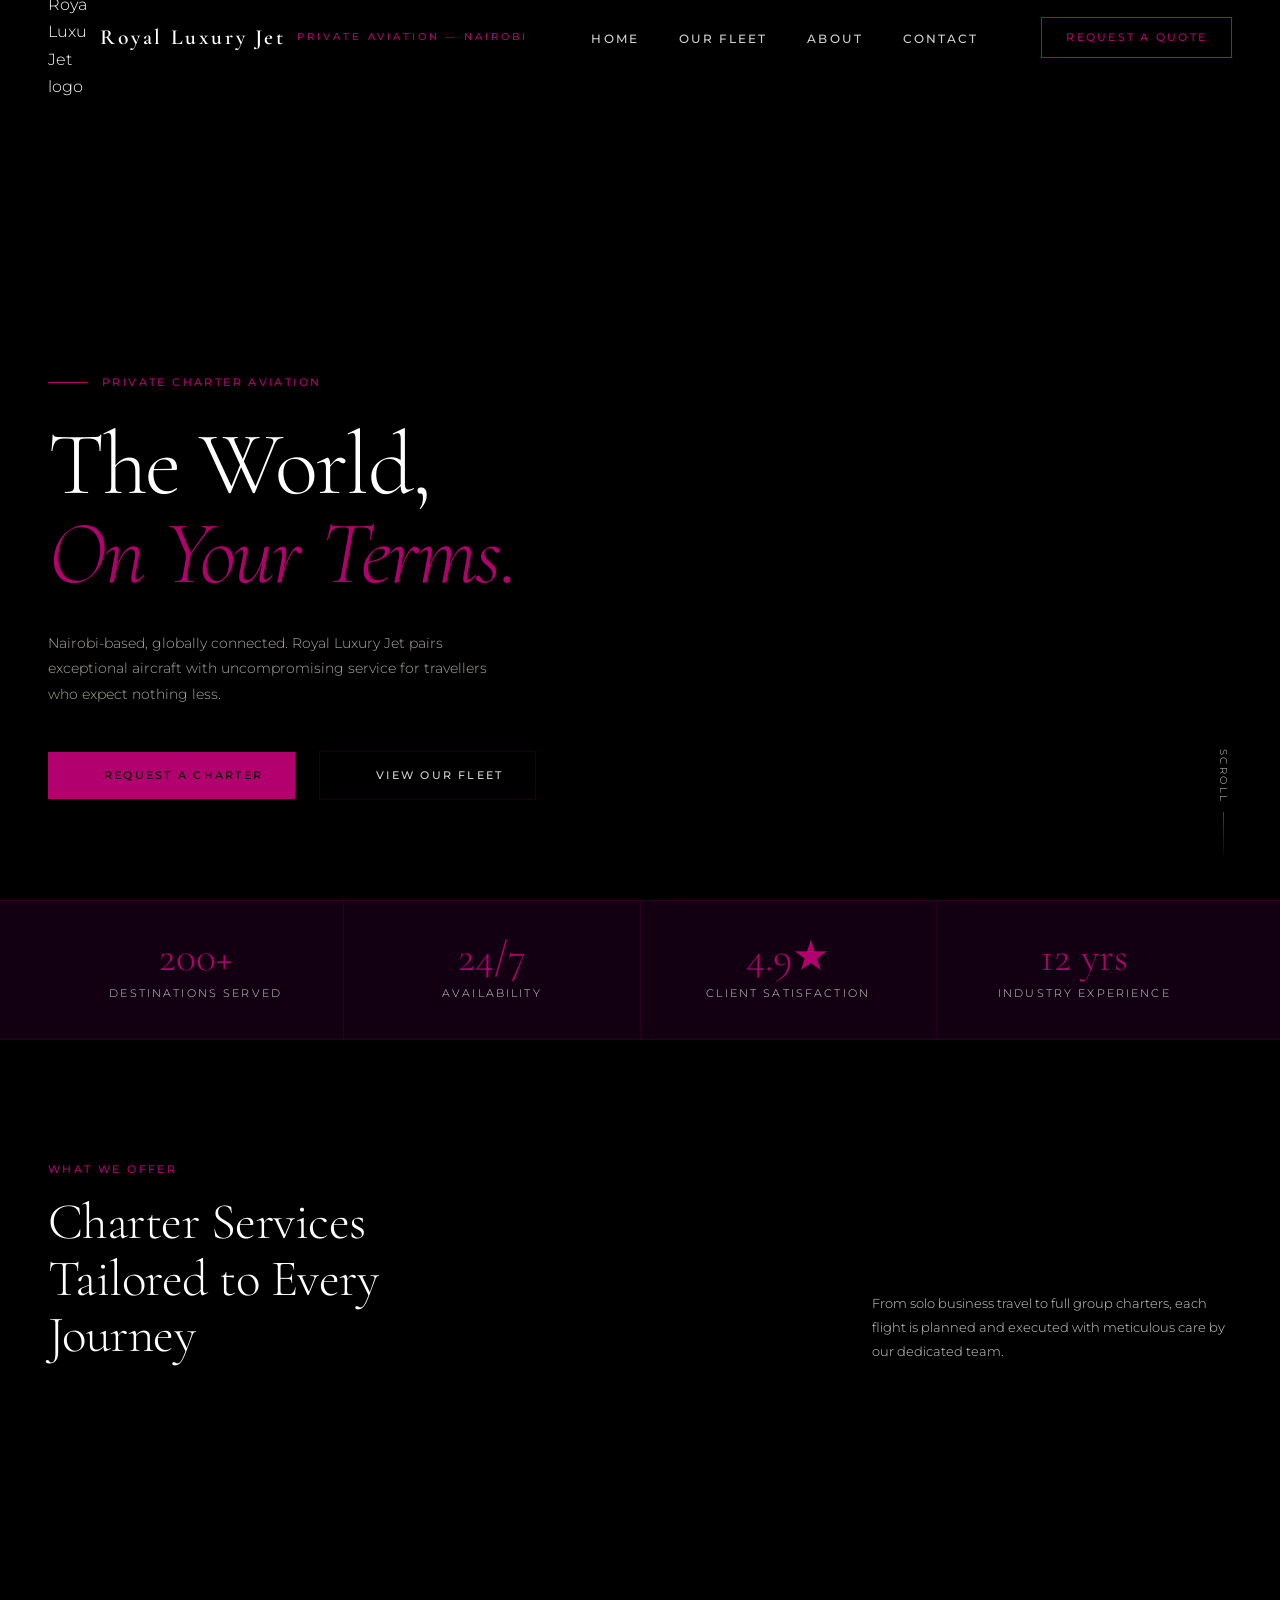
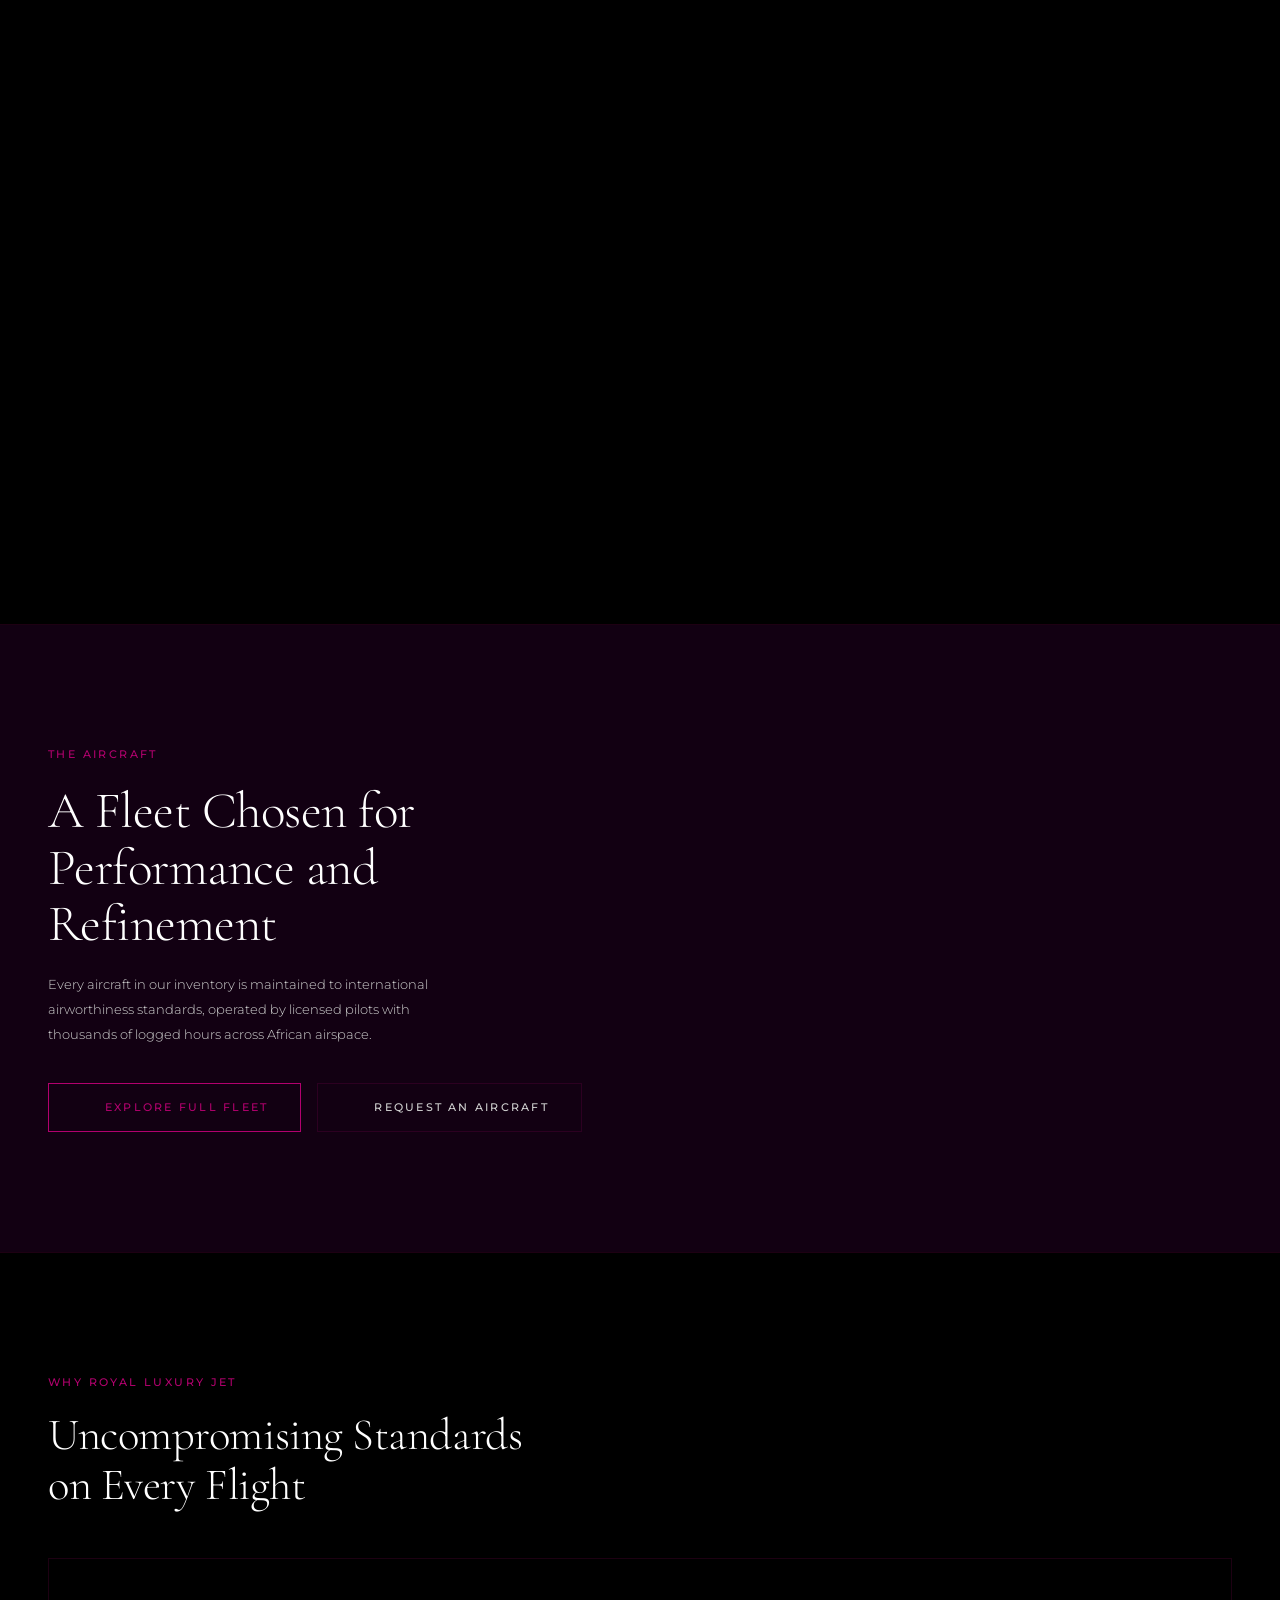
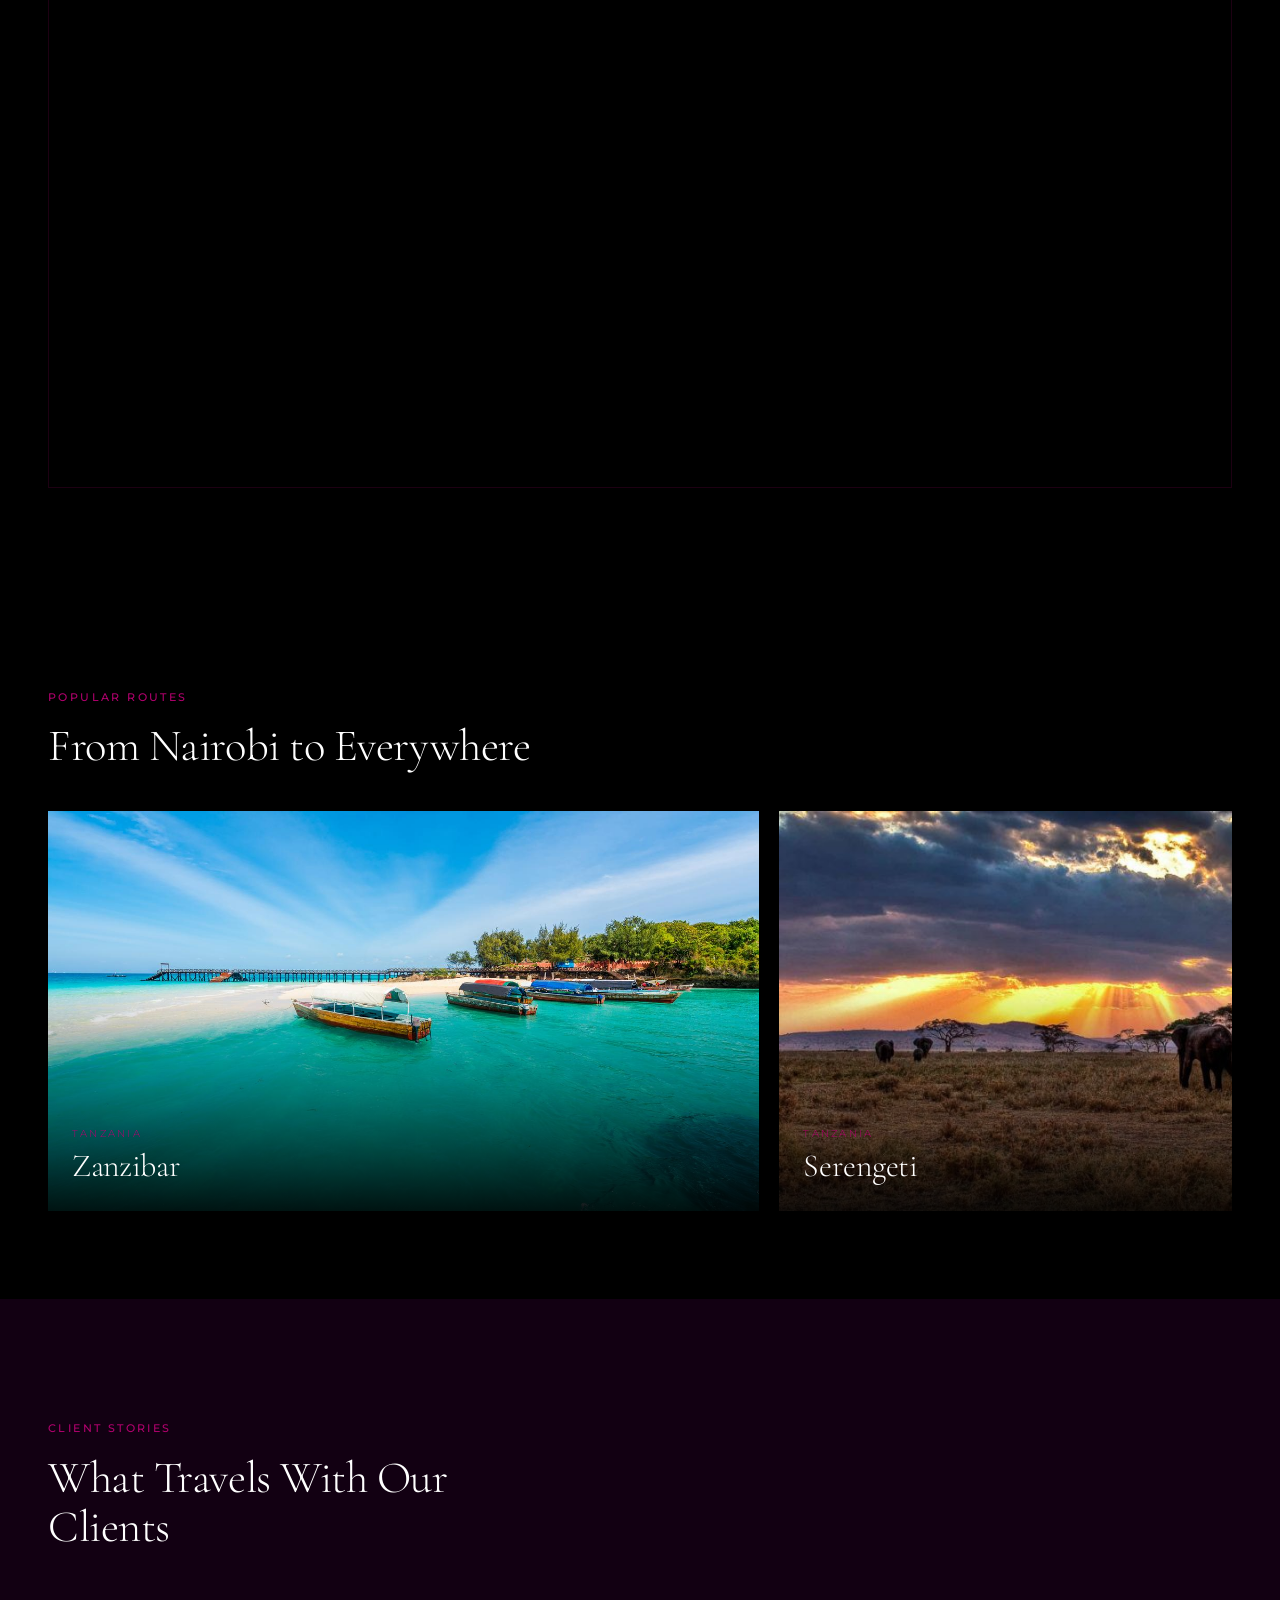
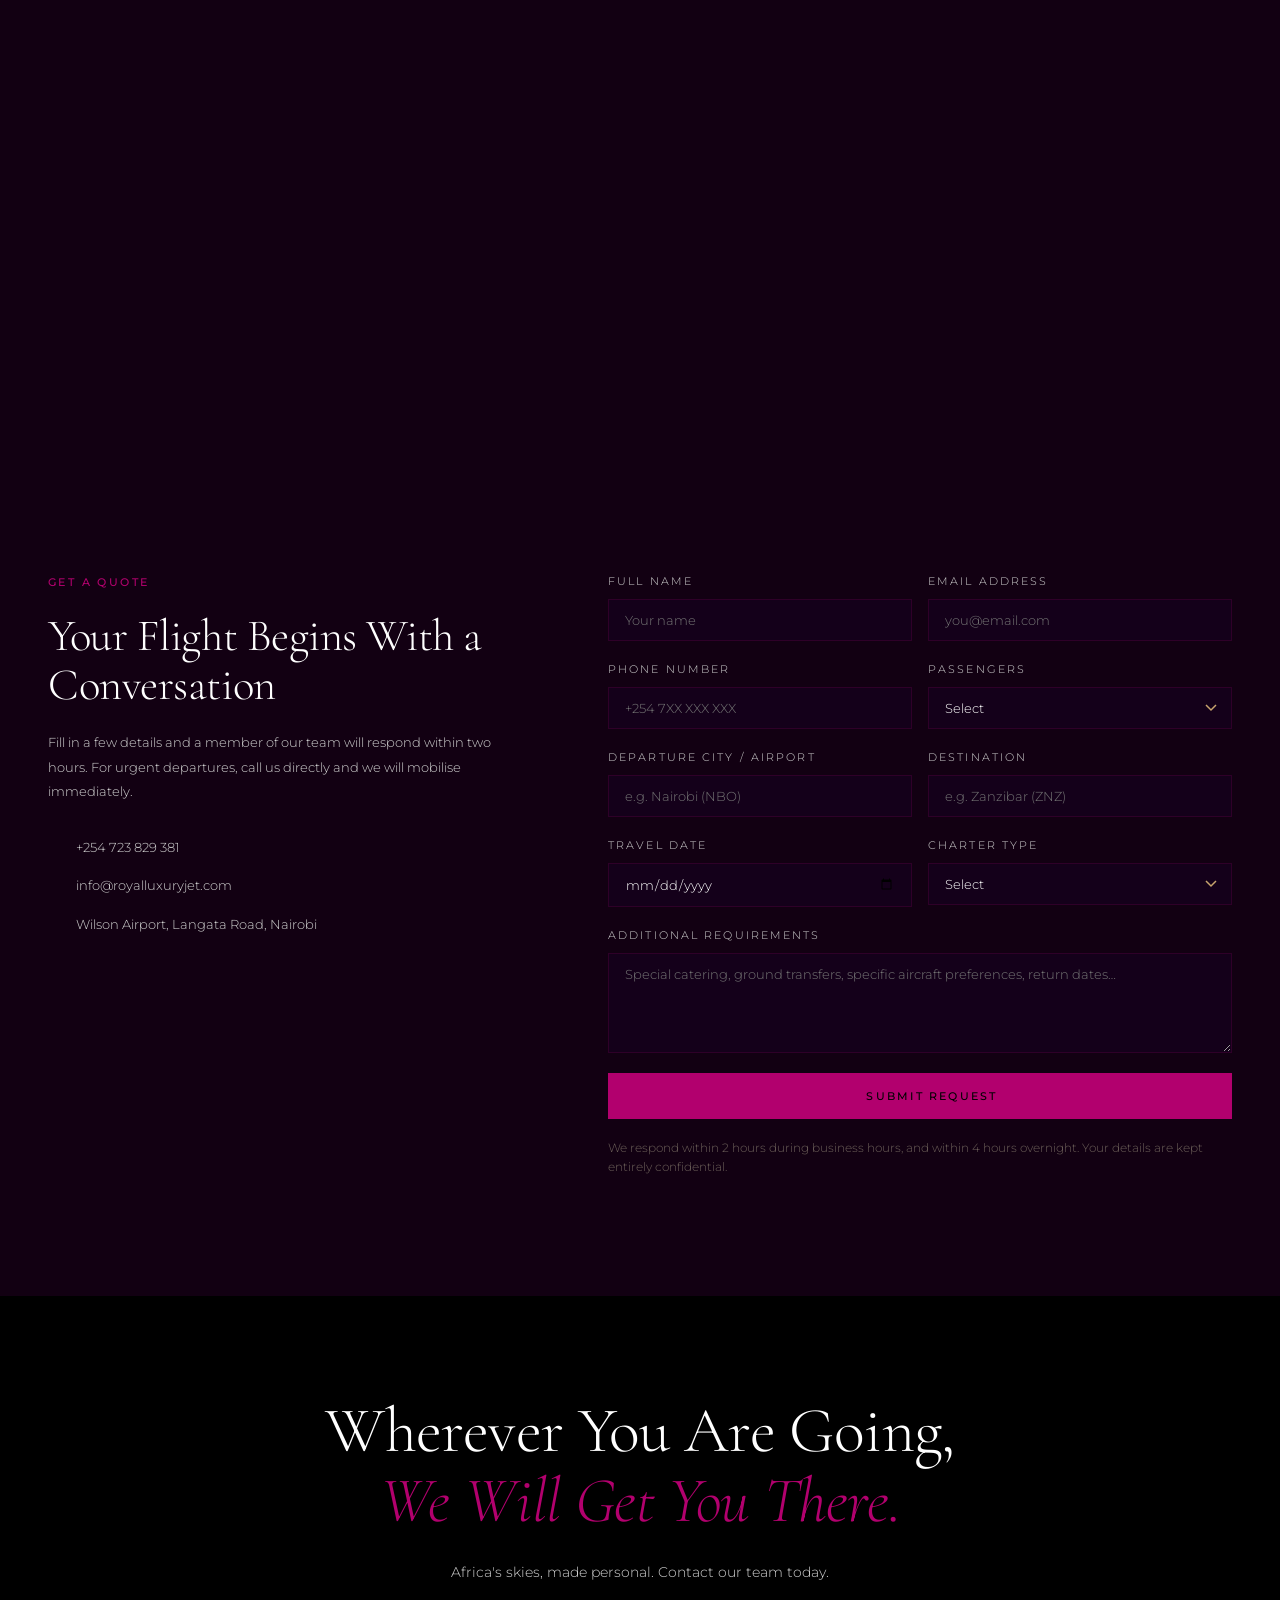
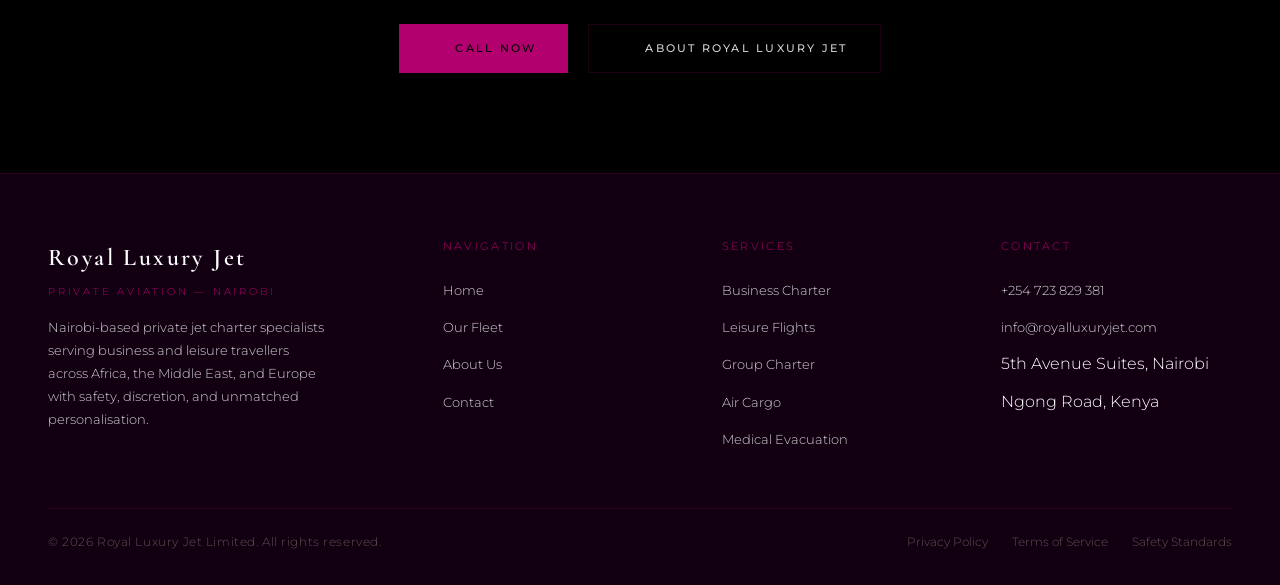
==== commit 6e939d90: "added about images" ====
--- a/index.html
+++ b/index.html
@@ -250,7 +250,7 @@
       <div class="container">
         <div class="destinations__scroll" role="list">
           <div class="dest-card" role="listitem">
-            <img src="https://images.unsplash.com/photo-1544735716-392fe2489ffa?w=600&auto=format&fit=crop&q=80" alt="Zanzibar coastline" loading="lazy" />
+            <img src="images/zanzibar.jpg" alt="Zanzibar coastline" loading="lazy" />
             <div class="dest-card__overlay" aria-hidden="true"></div>
             <div class="dest-card__info">
               <p class="dest-card__region">Tanzania</p>
@@ -258,7 +258,7 @@
             </div>
           </div>
           <div class="dest-card" role="listitem">
-            <img src="https://images.unsplash.com/photo-1547471080-7cc2caa01a7e?w=600&auto=format&fit=crop&q=80" alt="Serengeti plains" loading="lazy" />
+            <img src="images/serengeti.jpg" alt="Serengeti plains" loading="lazy" />
             <div class="dest-card__overlay" aria-hidden="true"></div>
             <div class="dest-card__info">
               <p class="dest-card__region">Tanzania</p>
@@ -266,7 +266,7 @@
             </div>
           </div>
           <div class="dest-card" role="listitem">
-            <img src="https://images.unsplash.com/photo-1518548419970-58e3b4079ab2?w=600&auto=format&fit=crop&q=80" alt="Dubai skyline at night" loading="lazy" />
+            <img src="images/dubai.jpg" alt="Dubai skyline at night" loading="lazy" />
             <div class="dest-card__overlay" aria-hidden="true"></div>
             <div class="dest-card__info">
               <p class="dest-card__region">UAE</p>
@@ -274,7 +274,7 @@
             </div>
           </div>
           <div class="dest-card" role="listitem">
-            <img src="https://images.unsplash.com/photo-1486325212027-8081e485255e?w=600&auto=format&fit=crop&q=80" alt="Cape Town cityscape" loading="lazy" />
+            <img src="images/cape-town.jpg" alt="Cape Town cityscape" loading="lazy" />
             <div class="dest-card__overlay" aria-hidden="true"></div>
             <div class="dest-card__info">
               <p class="dest-card__region">South Africa</p>
@@ -282,7 +282,7 @@
             </div>
           </div>
           <div class="dest-card" role="listitem">
-            <img src="https://images.unsplash.com/photo-1489392191049-fc10c97e64b6?w=600&auto=format&fit=crop&q=80" alt="Lagos waterfront" loading="lazy" />
+            <img src="images/Lagos.jpg" alt="Lagos waterfront" loading="lazy" />
             <div class="dest-card__overlay" aria-hidden="true"></div>
             <div class="dest-card__info">
               <p class="dest-card__region">Nigeria</p>
@@ -290,7 +290,7 @@
             </div>
           </div>
           <div class="dest-card" role="listitem">
-            <img src="https://images.unsplash.com/photo-1526285759904-71d1170ed2ac?w=600&auto=format&fit=crop&q=80" alt="London at dusk" loading="lazy" />
+            <img src="images/london.png" alt="London at dusk" loading="lazy" />
             <div class="dest-card__overlay" aria-hidden="true"></div>
             <div class="dest-card__info">
               <p class="dest-card__region">United Kingdom</p>
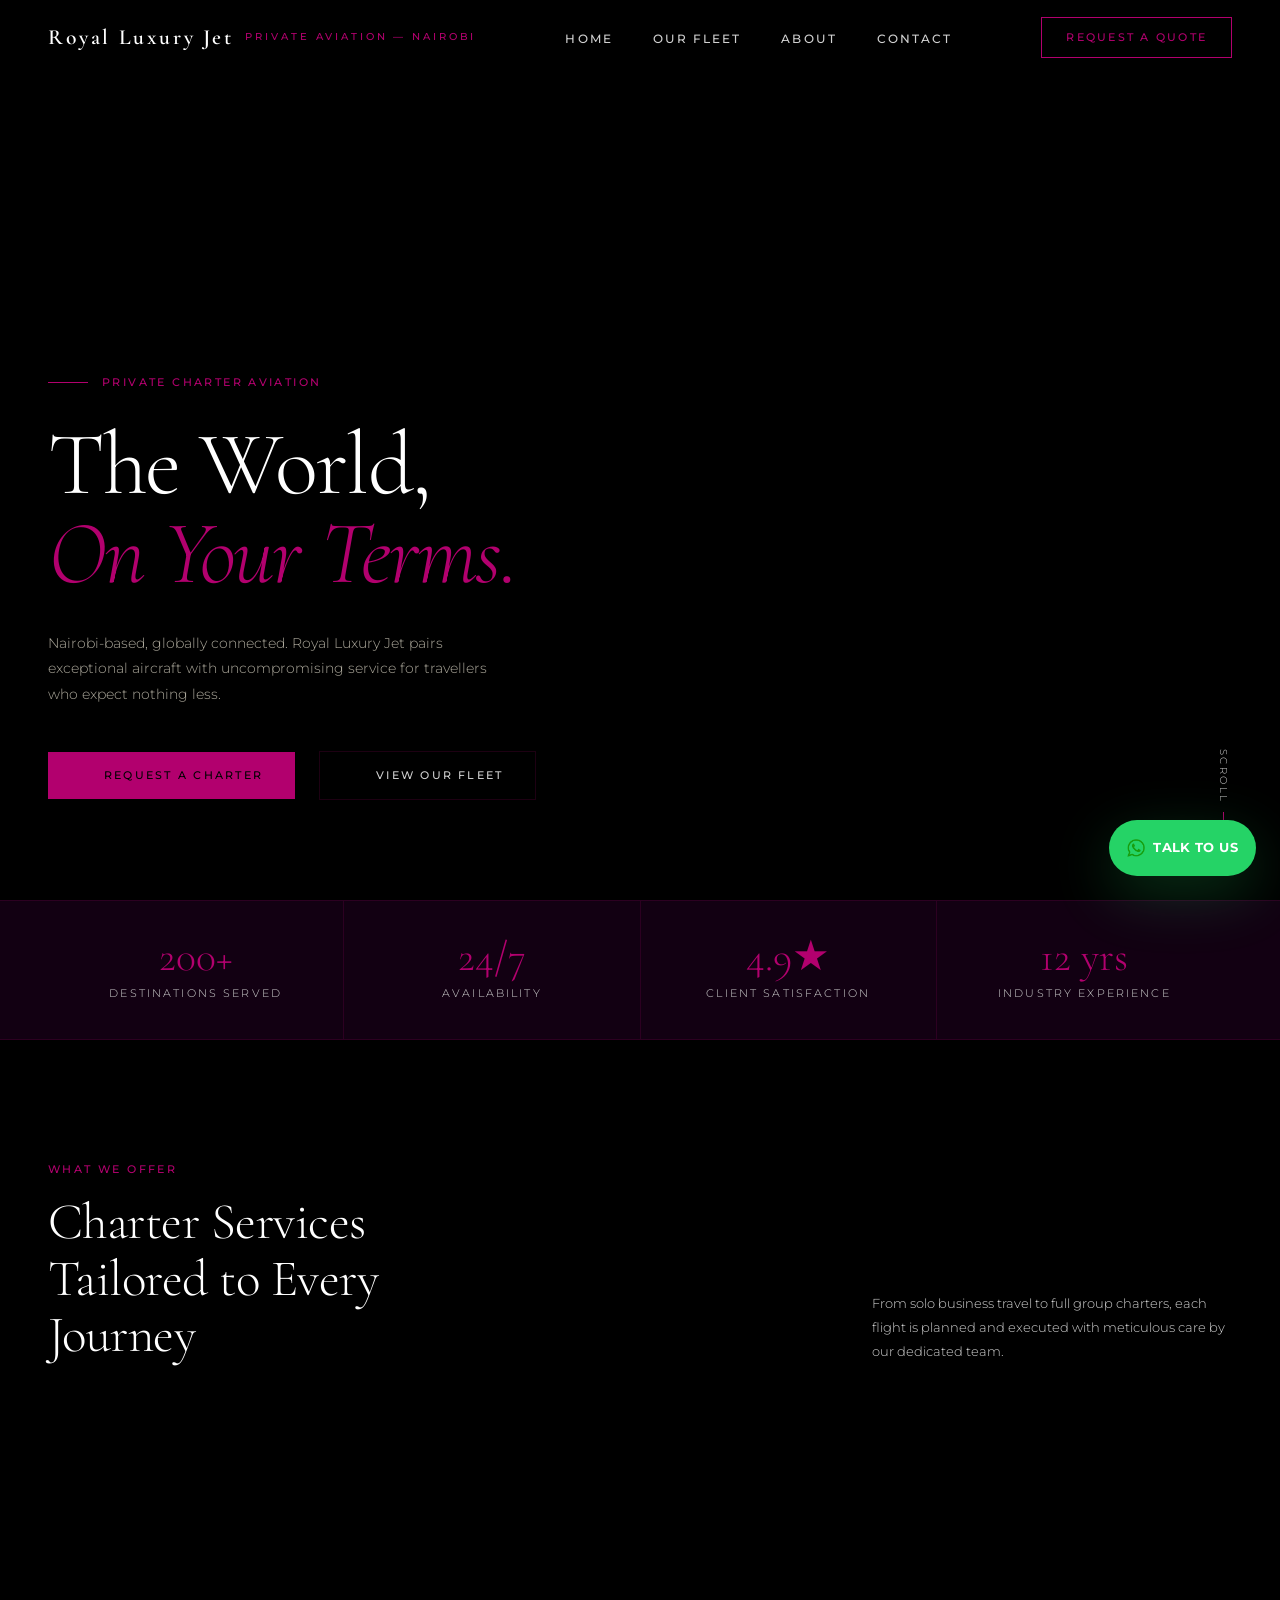
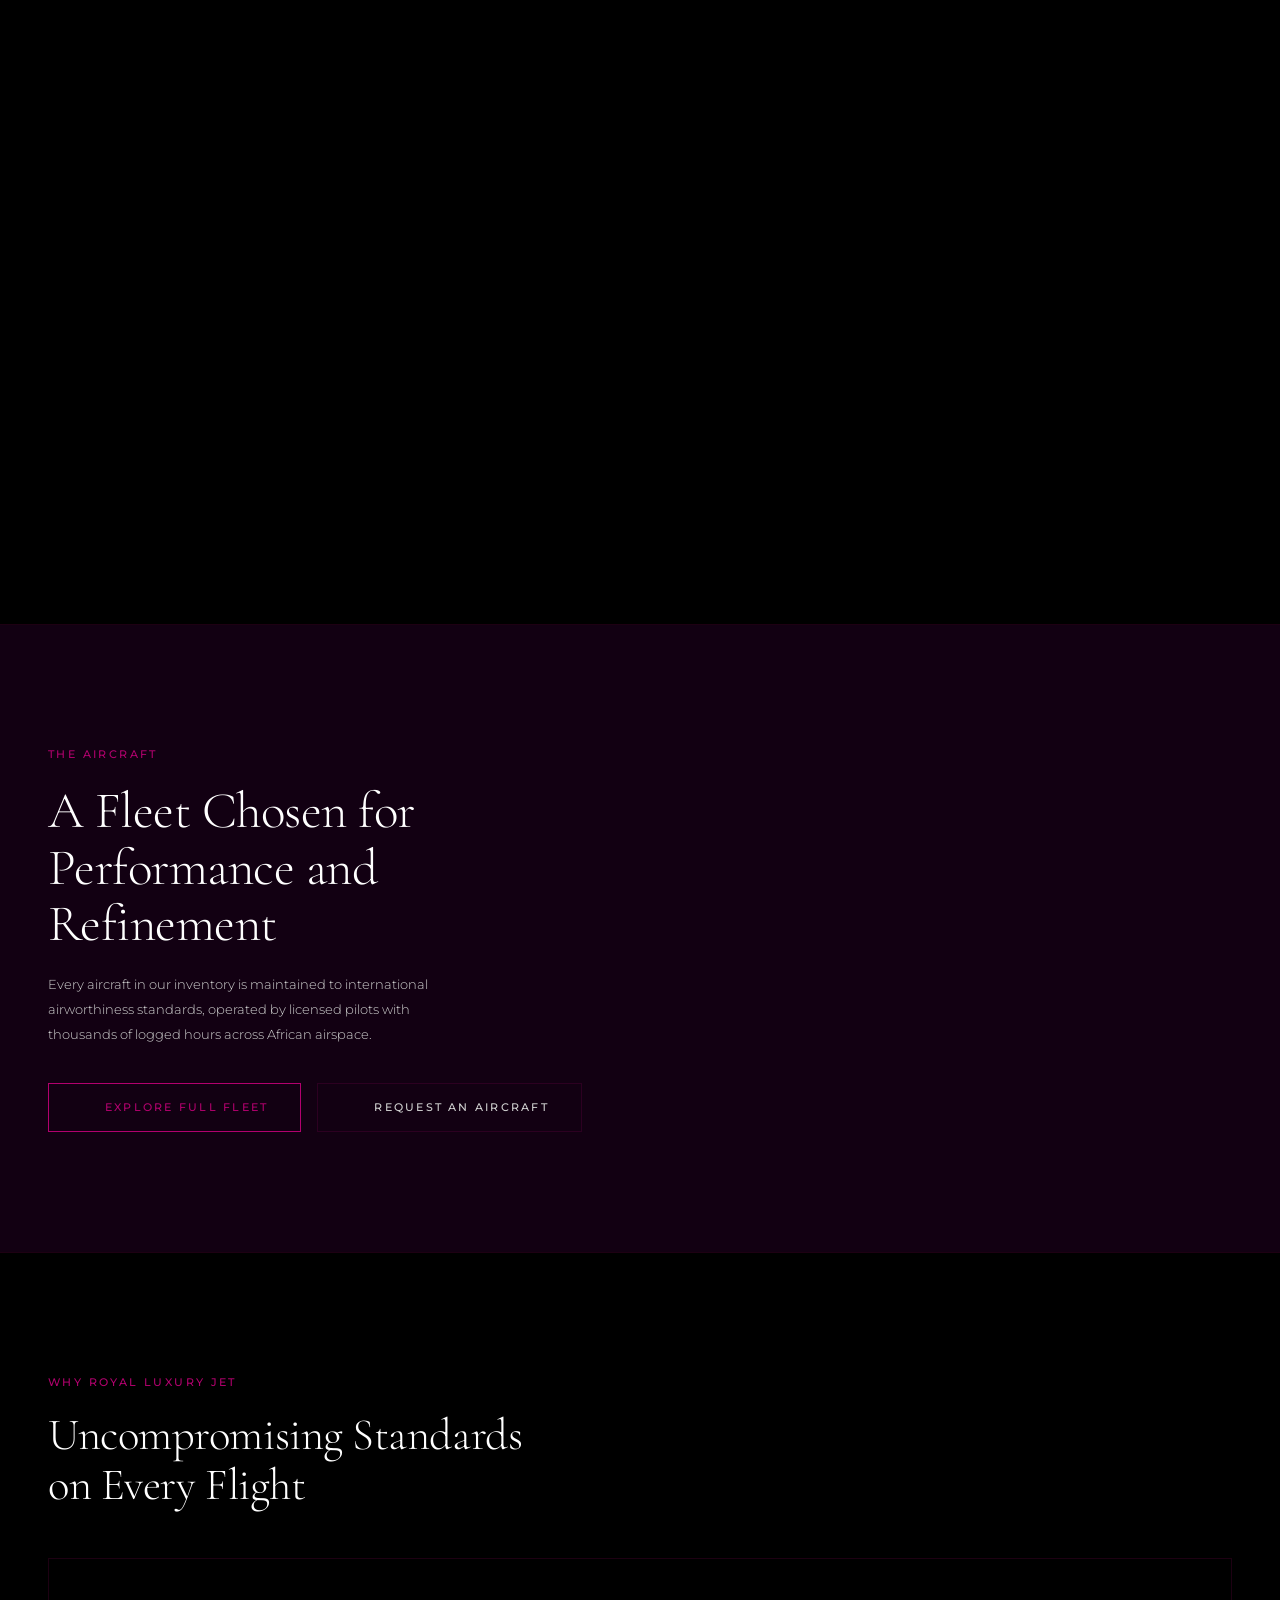
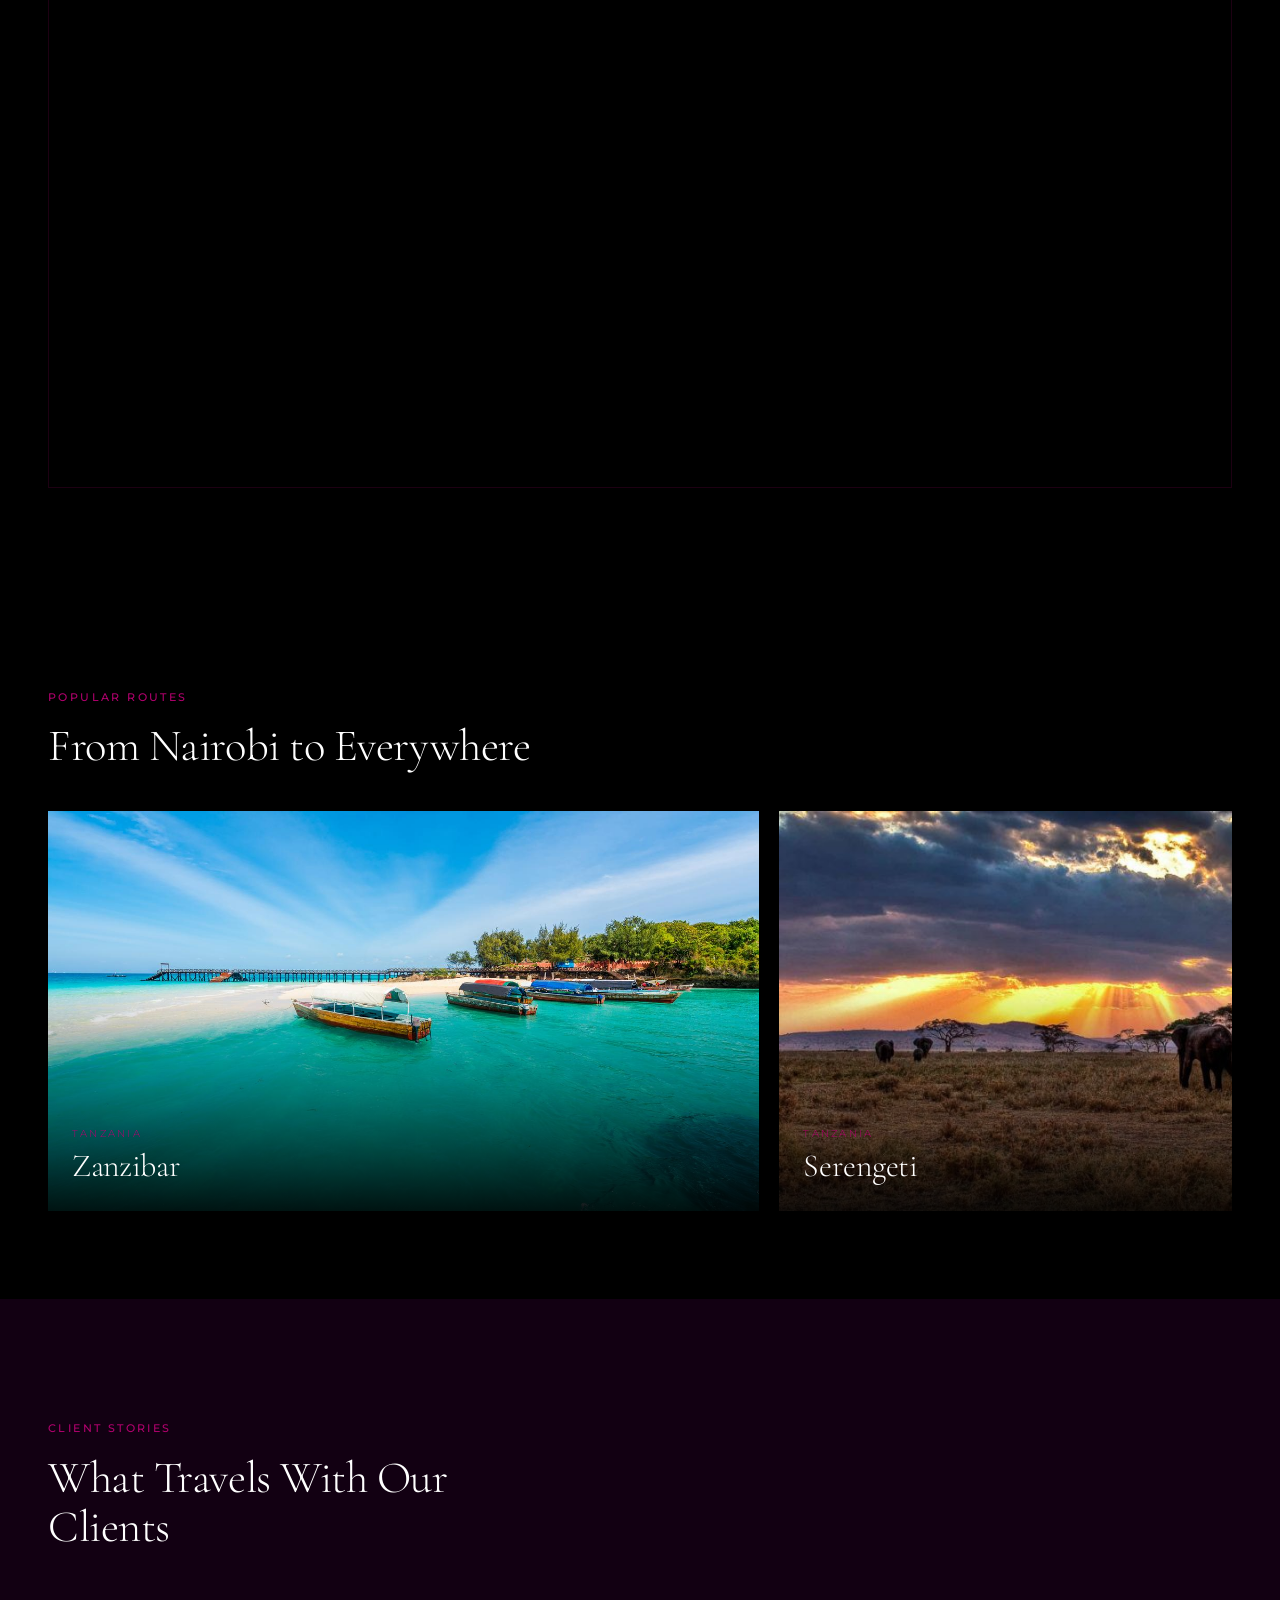
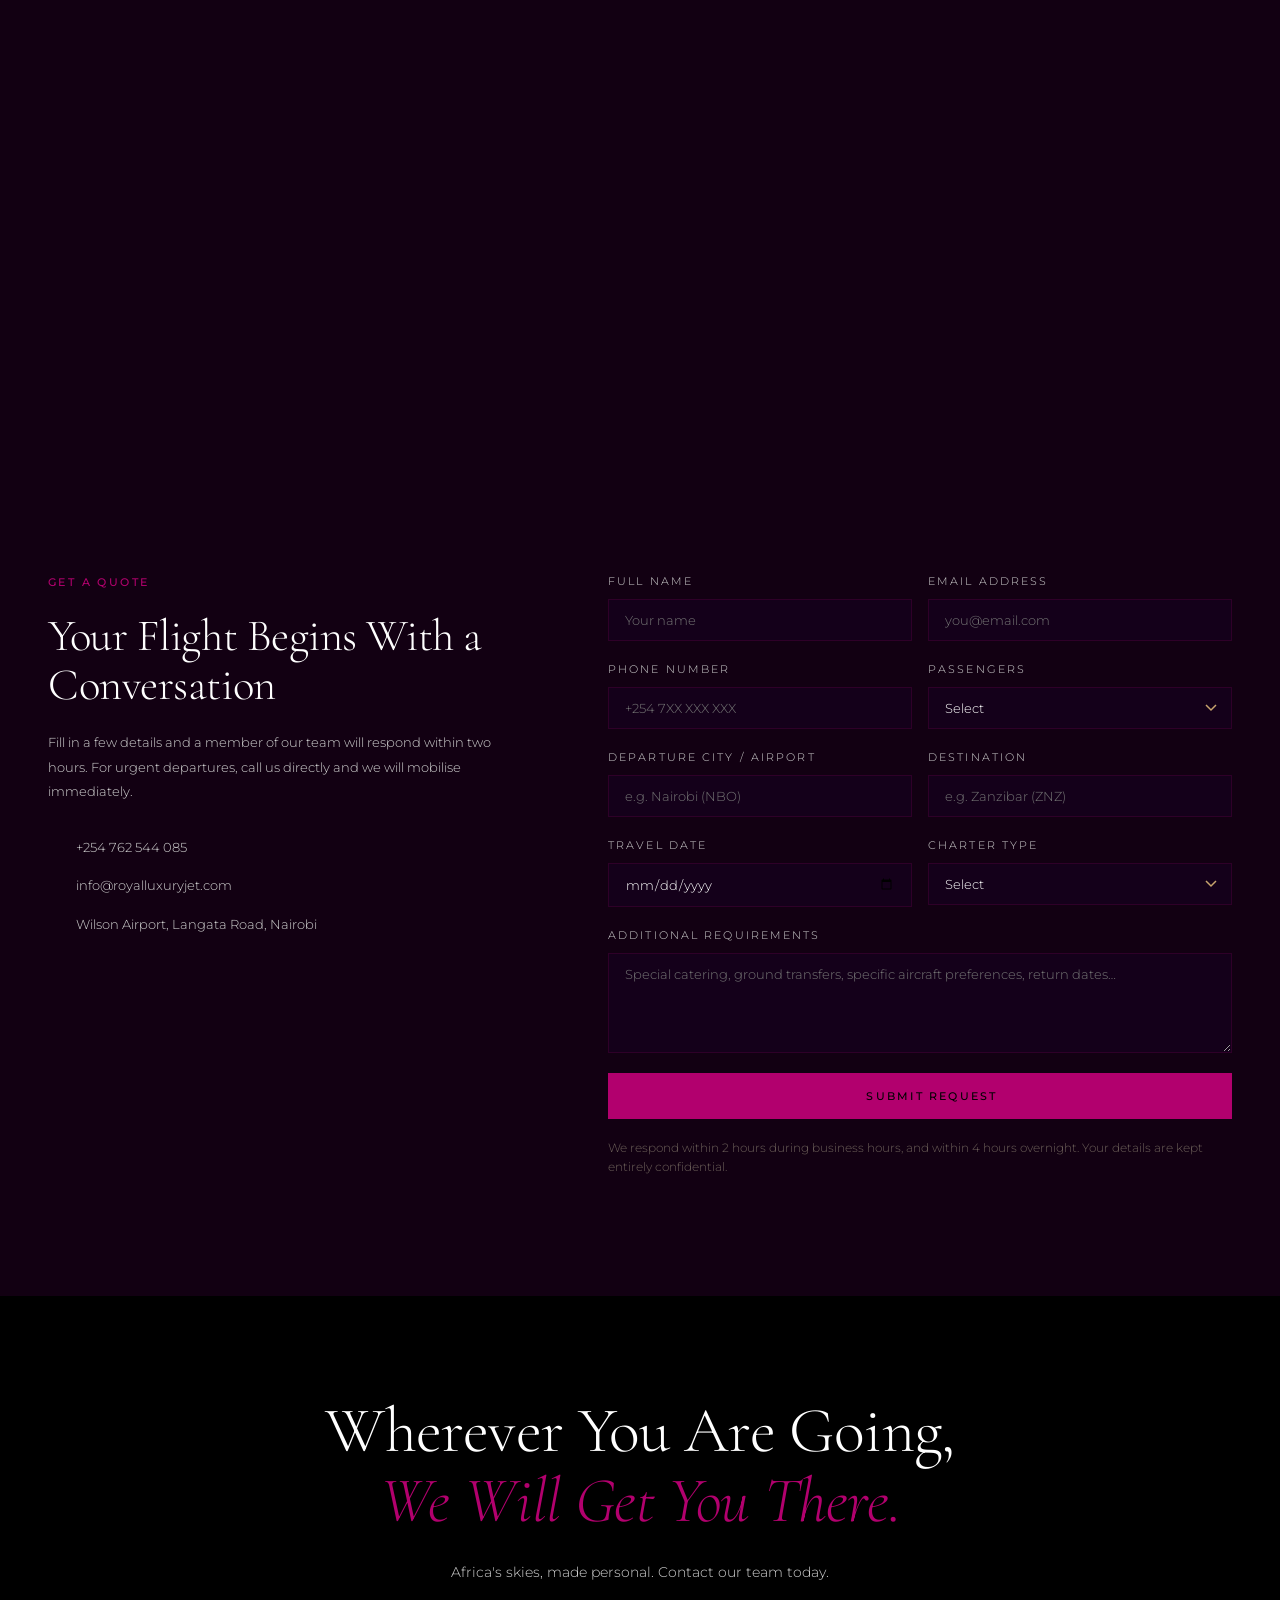
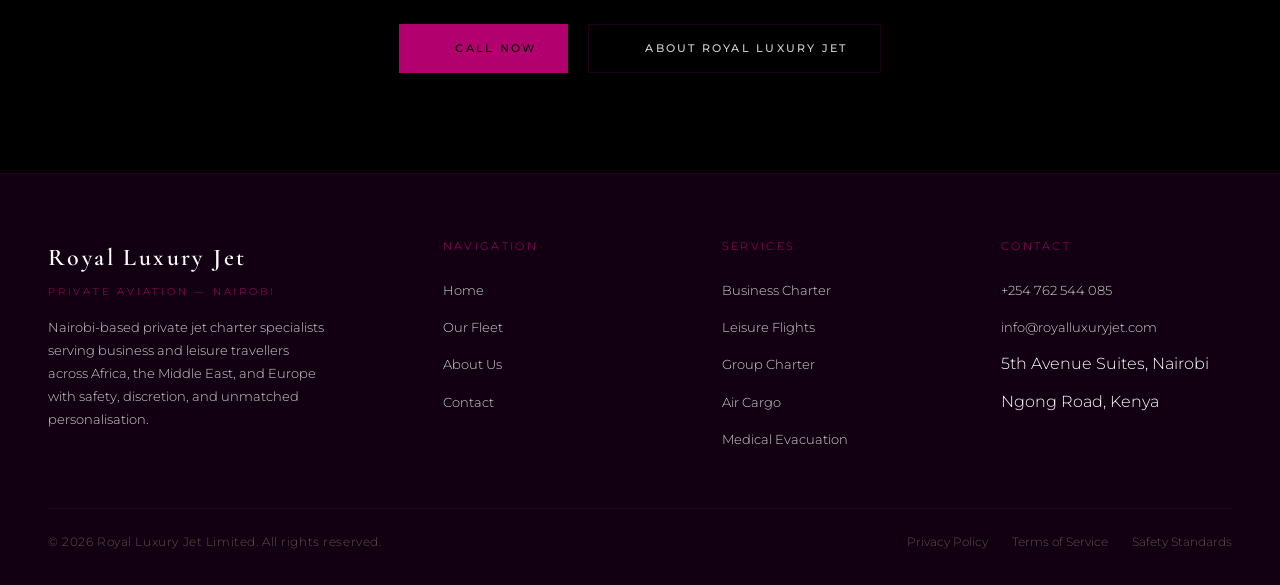
==== commit 01986930: "WhatsApp Fab and logo" ====
--- a/index.html
+++ b/index.html
@@ -15,7 +15,6 @@
   <nav class="nav" role="navigation" aria-label="Main navigation">
     <div class="nav__inner">
       <a href="index.html" class="nav__logo" aria-label="Royal Luxury Jet home">
-        <img src="images/logo.png" alt="Royal Luxury Jet logo" class="nav__logo-img" />
         <span class="nav__logo-name">Royal Luxury Jet</span>
         <span class="nav__logo-tag">Private Aviation — Nairobi</span>
       </a>
@@ -41,6 +40,8 @@
     <a href="contact.html" class="nav__cta">Request a Quote</a>
   </div>
 
+  <a href="https://wa.me/254762544085" class="fab" aria-label="Talk to us on WhatsApp" target="_blank" rel="noreferrer noopener"><img src="images/whatsapp.png" alt="WhatsApp icon" class="fab__icon" /> Talk to us</a>
+
   <main>
     <!-- ══ HERO ════════════════════════════════════════════════ -->
     <section class="hero" aria-labelledby="heroHeadline">
@@ -185,7 +186,7 @@
           </div>
           <div class="fleet__image fade-up">
             <img
-              src="images/openjet.jpg"
+              src="images/citation.jpg"
               alt="Luxurious private jet cabin interior with leather seating"
               loading="lazy"
             />
@@ -193,10 +194,10 @@
               <h4 class="display">Cessna Citation CJ3+</h4>
               <div class="fleet__specs">
                 <span class="fleet__spec">
-                  <svg data-feather="users" aria-hidden="true"></svg> Up to 7 passengers
+                  <svg data-feather="users" aria-hidden="true"></svg> Up to 9 passengers
                 </span>
                 <span class="fleet__spec">
-                  <svg data-feather="map-pin" aria-hidden="true"></svg> Range 3,700 km
+                  <svg data-feather="map-pin" aria-hidden="true"></svg> Range 1,194 nautical miles
                 </span>
               </div>
             </div>
@@ -363,7 +364,7 @@
             </p>
             <div class="quote__contact-item">
               <svg data-feather="phone" aria-hidden="true"></svg>
-              <a href="tel:+254723829381">+254 723 829 381</a>
+              <a href="tel:+254762544085">+254 762 544 085</a>
             </div>
             <div class="quote__contact-item">
               <svg data-feather="mail" aria-hidden="true"></svg>
@@ -460,7 +461,7 @@
         </h2>
         <p class="cta-banner__sub">Africa's skies, made personal. Contact our team today.</p>
         <div class="cta-banner__actions">
-          <a href="tel:+254723829381" class="btn btn--primary">
+          <a href="tel:+254762544085" class="btn btn--primary">
             <svg data-feather="phone" aria-hidden="true"></svg> Call Now
           </a>
           <a href="about.html" class="btn btn--ghost">
@@ -504,7 +505,7 @@
         <div>
           <div class="footer__col-title">Contact</div>
           <ul class="footer__links" role="list">
-            <li><a href="tel:+254723829381">+254 723 829 381</a></li>
+            <li><a href="tel:+254762544085">+254 762 544 085</a></li>
             <li><a href="mailto:info@royalluxuryjet.com">info@royalluxuryjet.com</a></li>
             <li>5th Avenue Suites, Nairobi</li>
             <li>Ngong Road, Kenya</li>
--- a/style.css
+++ b/style.css
@@ -242,6 +242,55 @@
   color: var(--copper);
 }
 .btn svg { width: 14px; height: 14px; flex-shrink: 0; }
+
+.fab {
+  position: fixed;
+  right: 24px;
+  bottom: 24px;
+  z-index: 120;
+  display: inline-flex;
+  align-items: center;
+  justify-content: center;
+  min-width: 56px;
+  min-height: 56px;
+  padding: 16px 18px;
+  border-radius: 999px;
+  background: #25D366;
+  color: #fff;
+  font-size: 0.8rem;
+  font-weight: 700;
+  letter-spacing: 0.03em;
+  text-transform: uppercase;
+  text-decoration: none;
+  box-shadow: 0 18px 60px rgba(37, 211, 102, 0.24);
+  transition: transform var(--transition), box-shadow var(--transition), filter var(--transition), opacity var(--transition);
+}
+.fab svg,
+.fab img {
+  width: 18px;
+  height: 18px;
+  margin-right: 8px;
+  flex-shrink: 0;
+  display: block;
+}
+.fab.hidden {
+  opacity: 0;
+  pointer-events: none;
+  transform: translateY(120px);
+}
+.fab:hover,
+.fab:focus-visible {
+  transform: translateY(-3px);
+  box-shadow: 0 24px 78px rgba(37, 211, 102, 0.28);
+}
+@media(max-width: 680px) {
+  .fab {
+    right: 16px;
+    bottom: 16px;
+    padding: 12px 14px;
+    font-size: 0.75rem;
+  }
+}
 
 /* ============================================================
    HERO
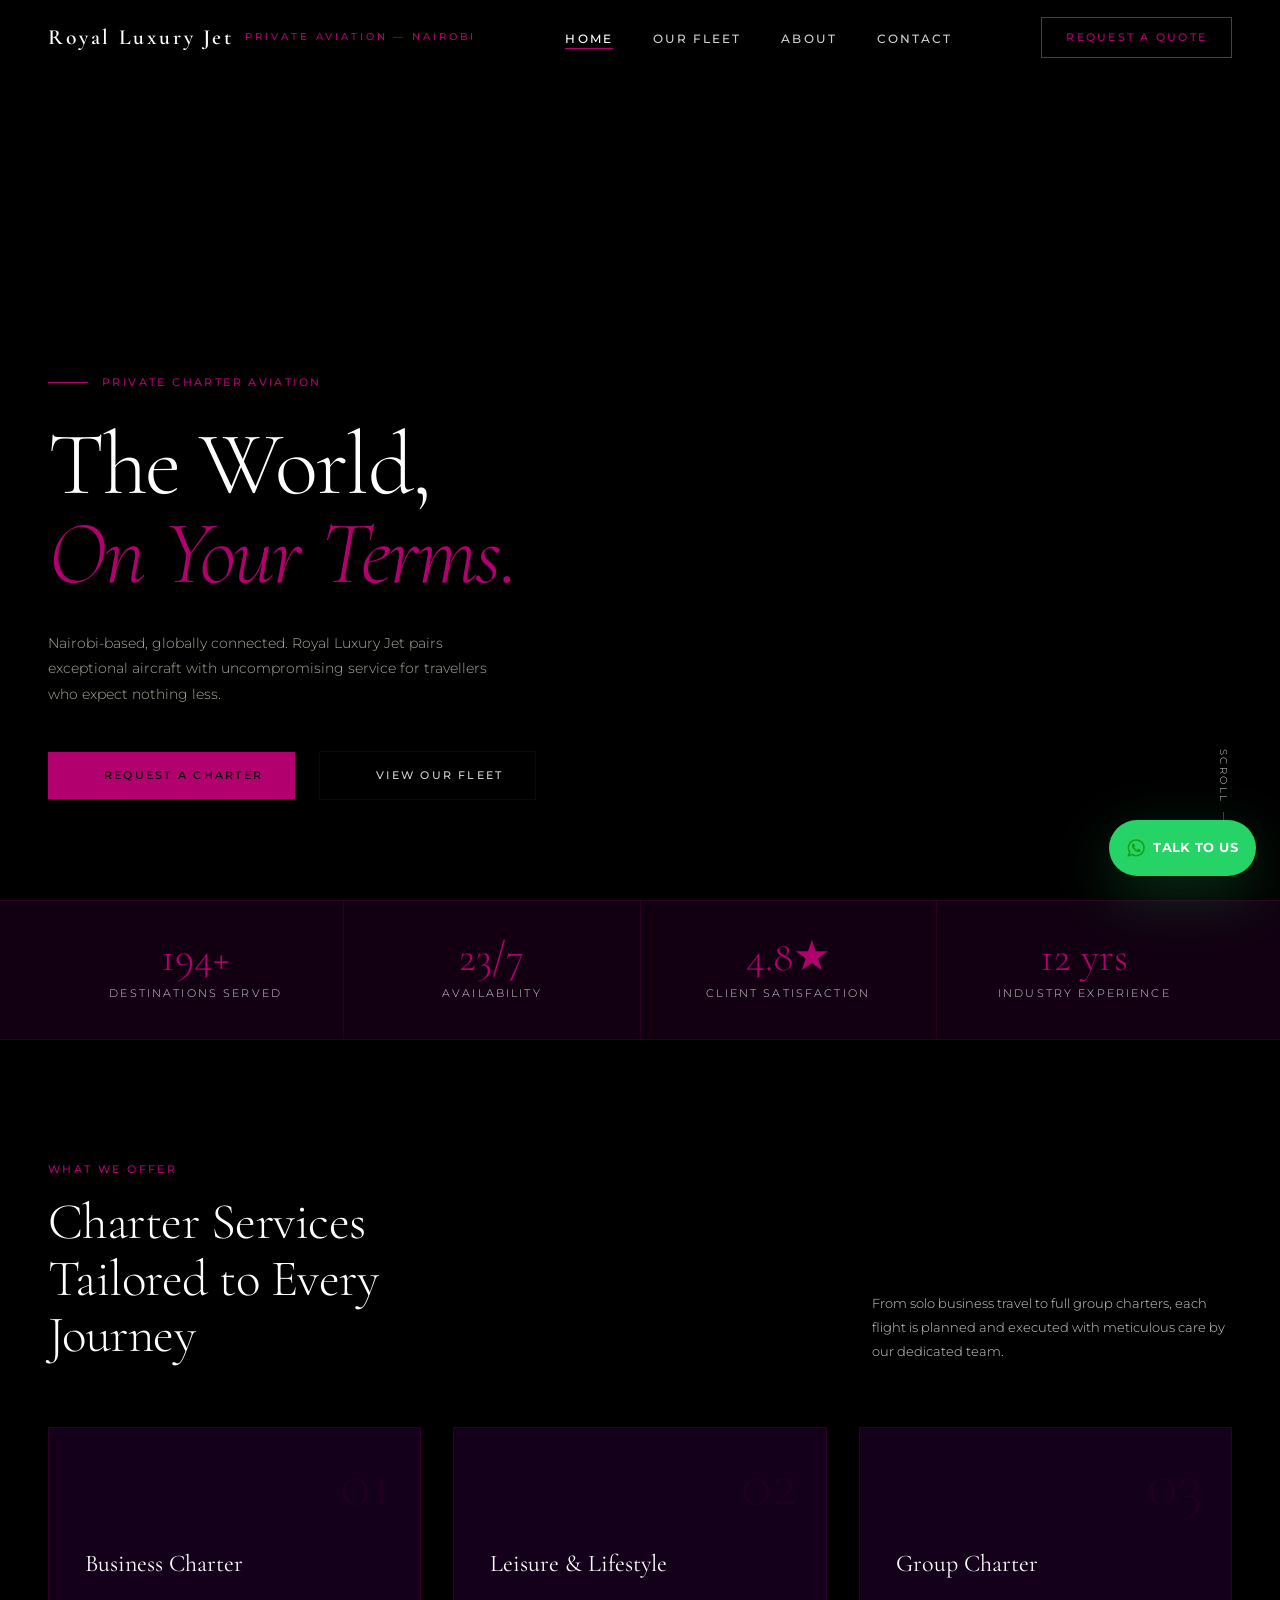
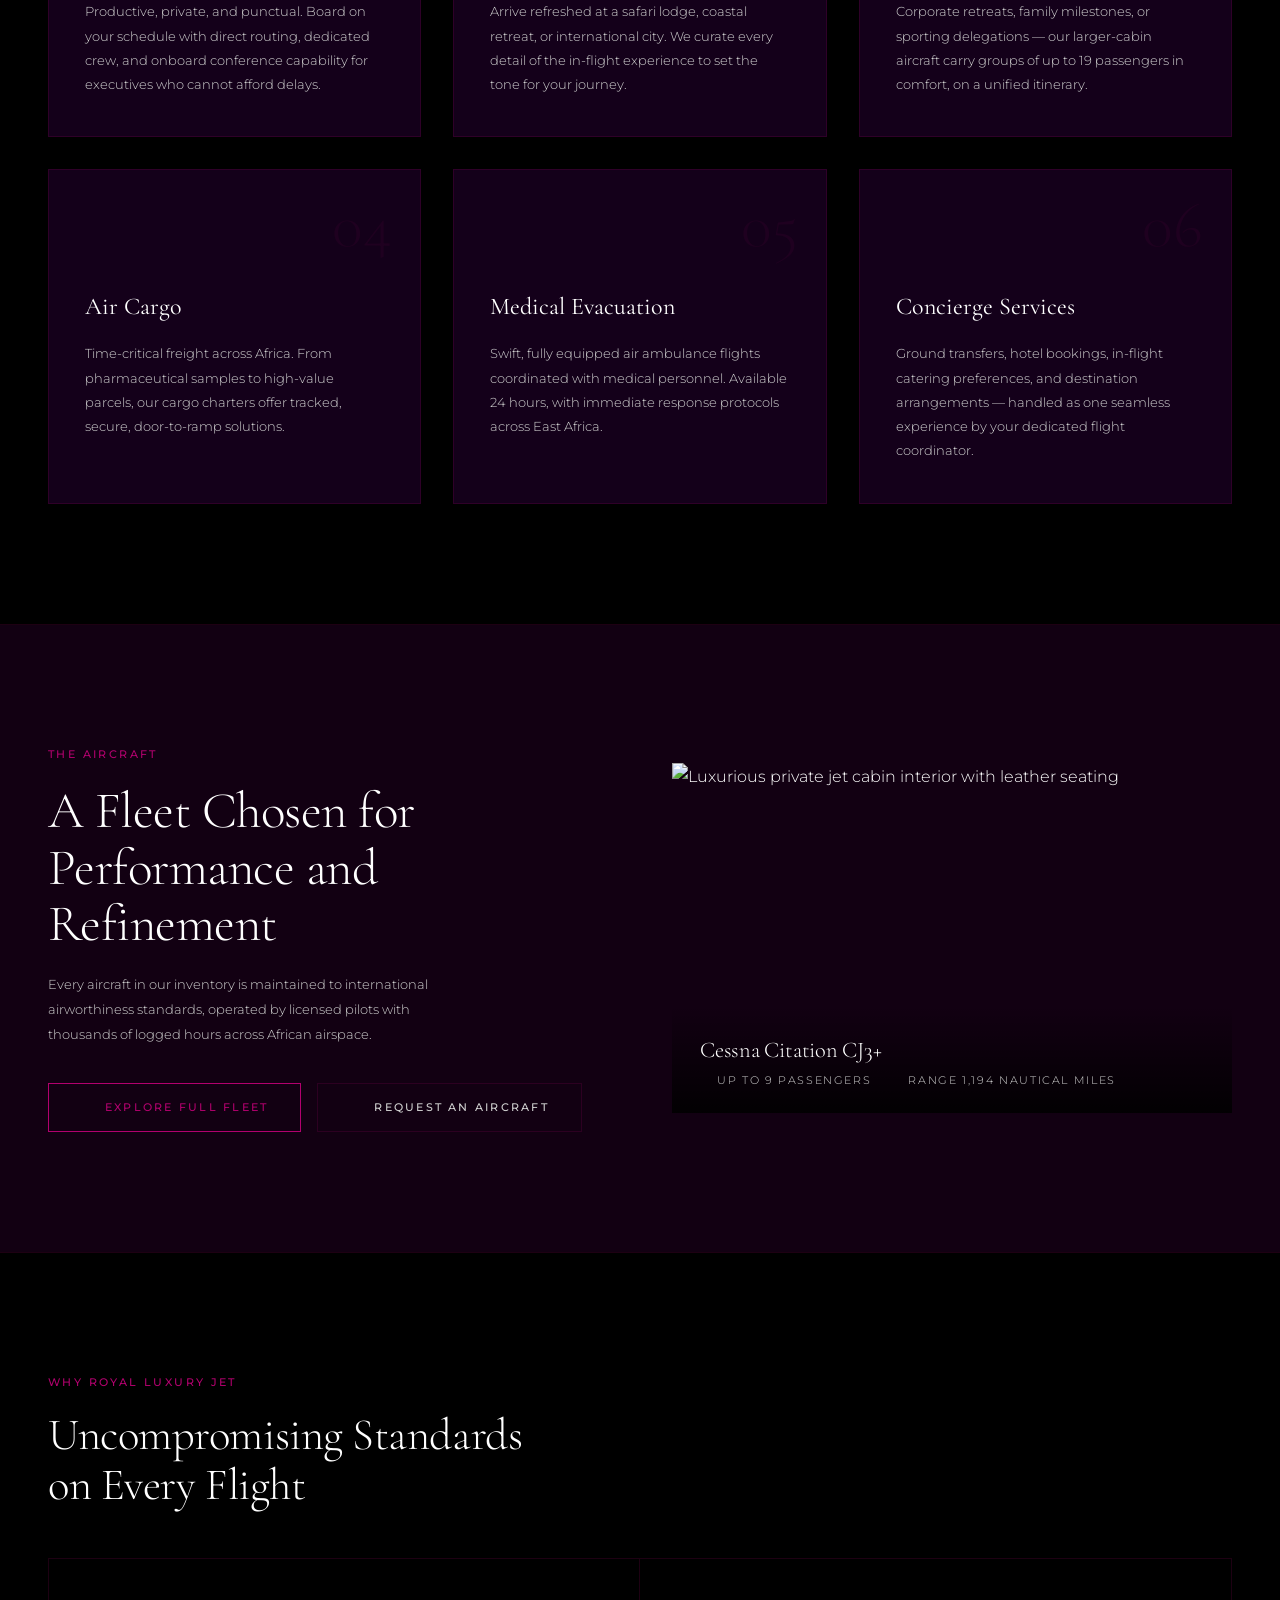
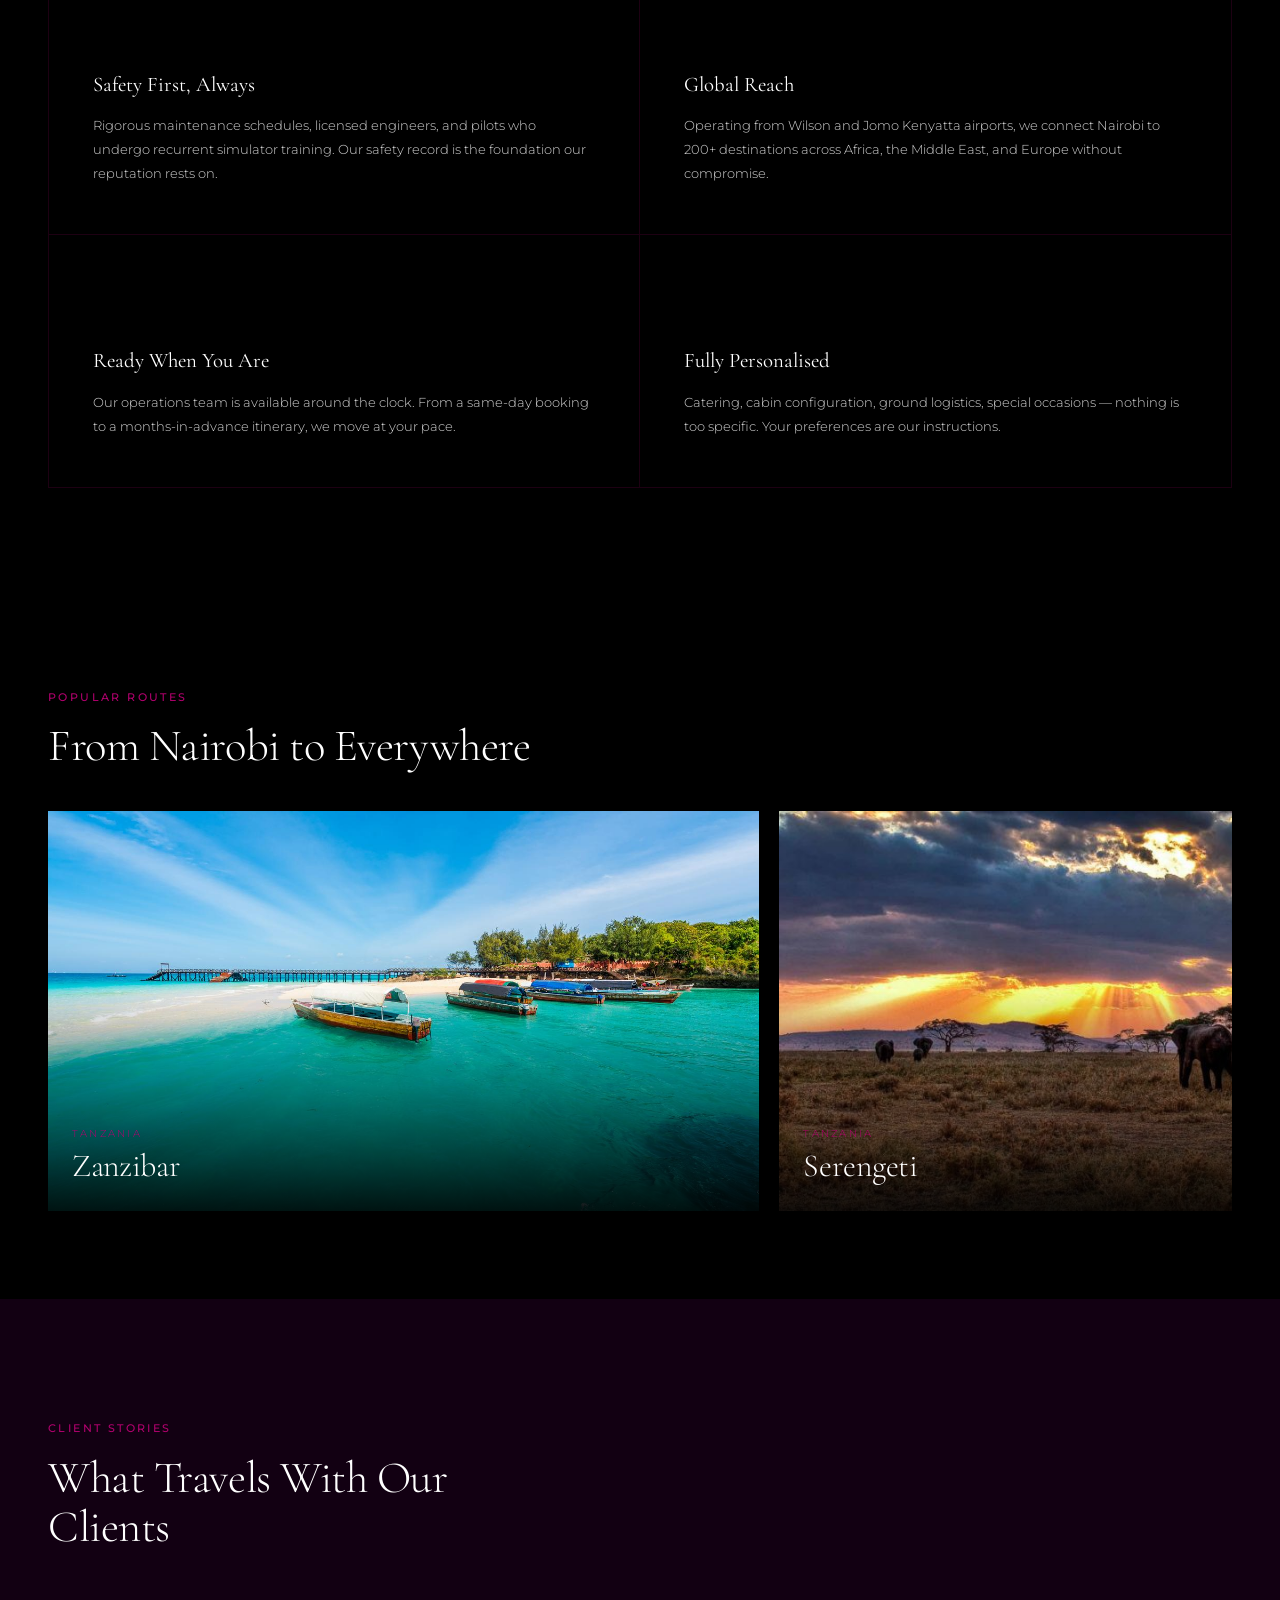
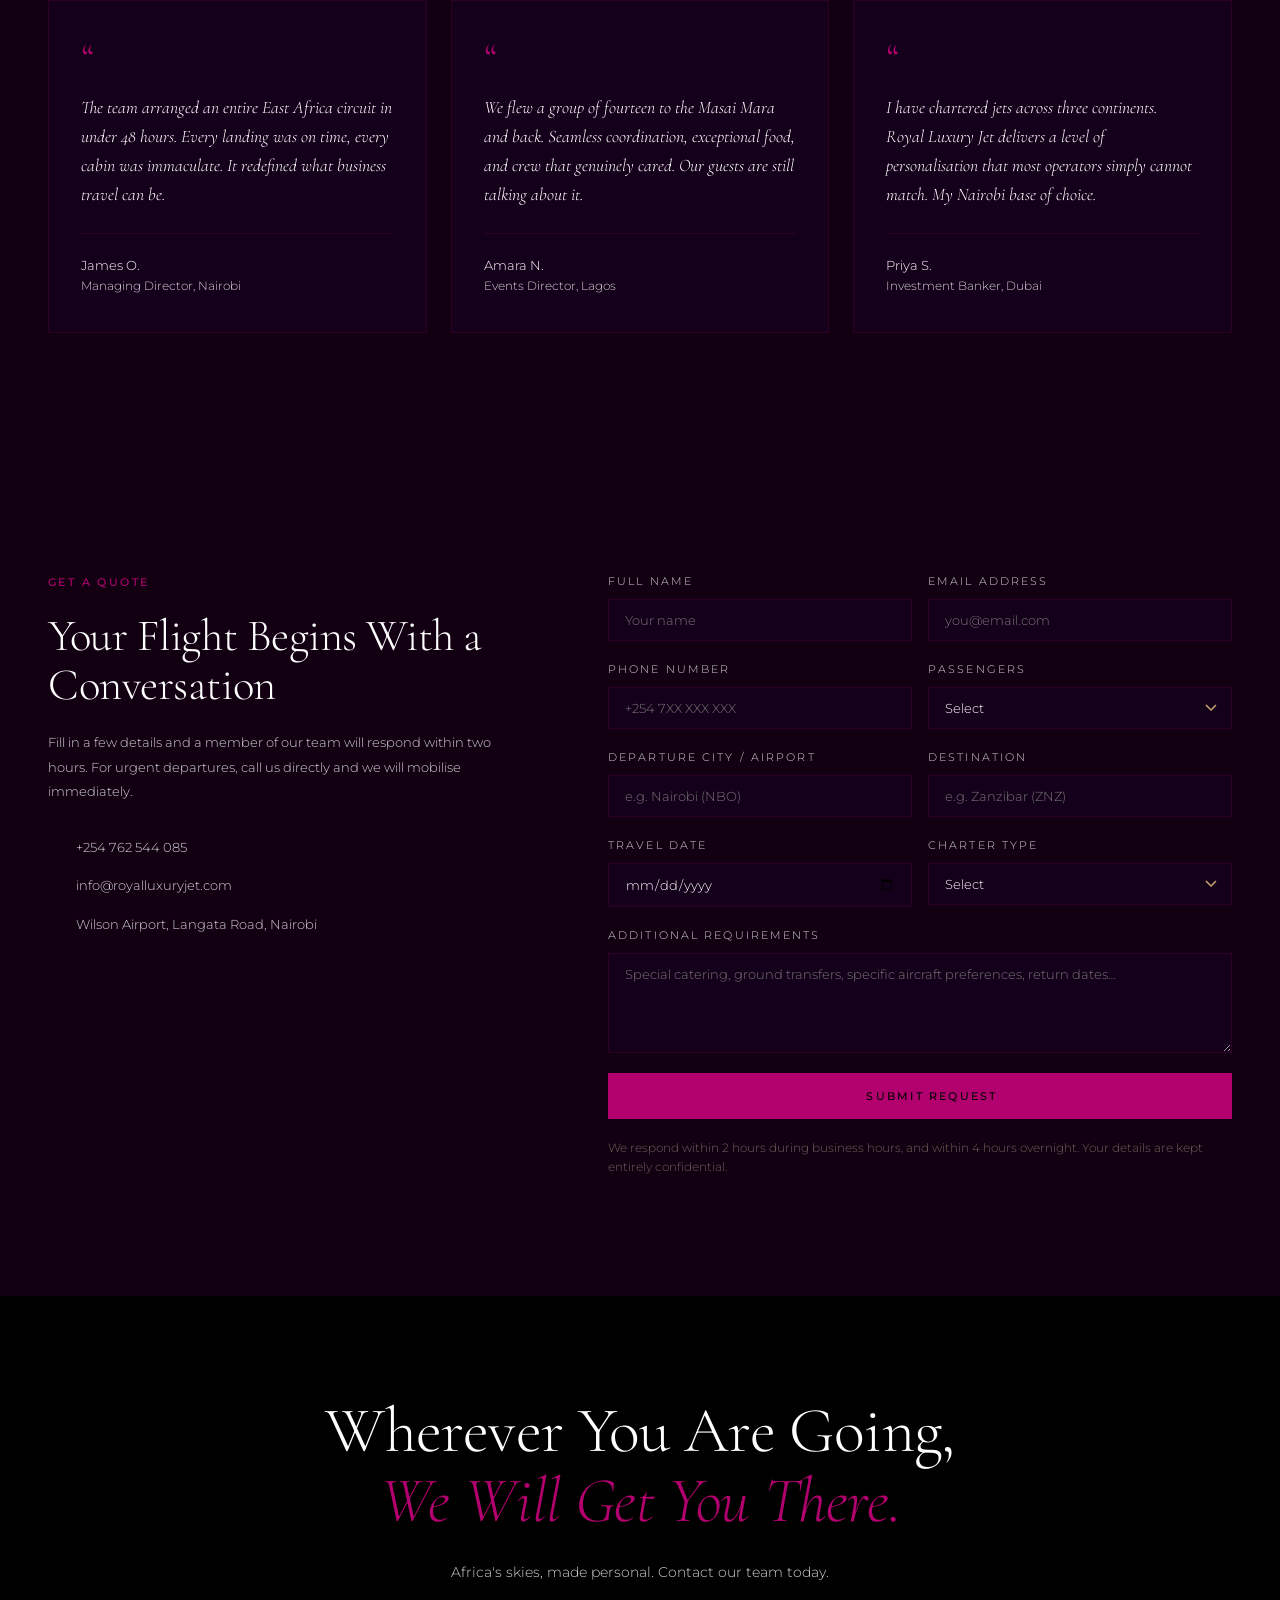
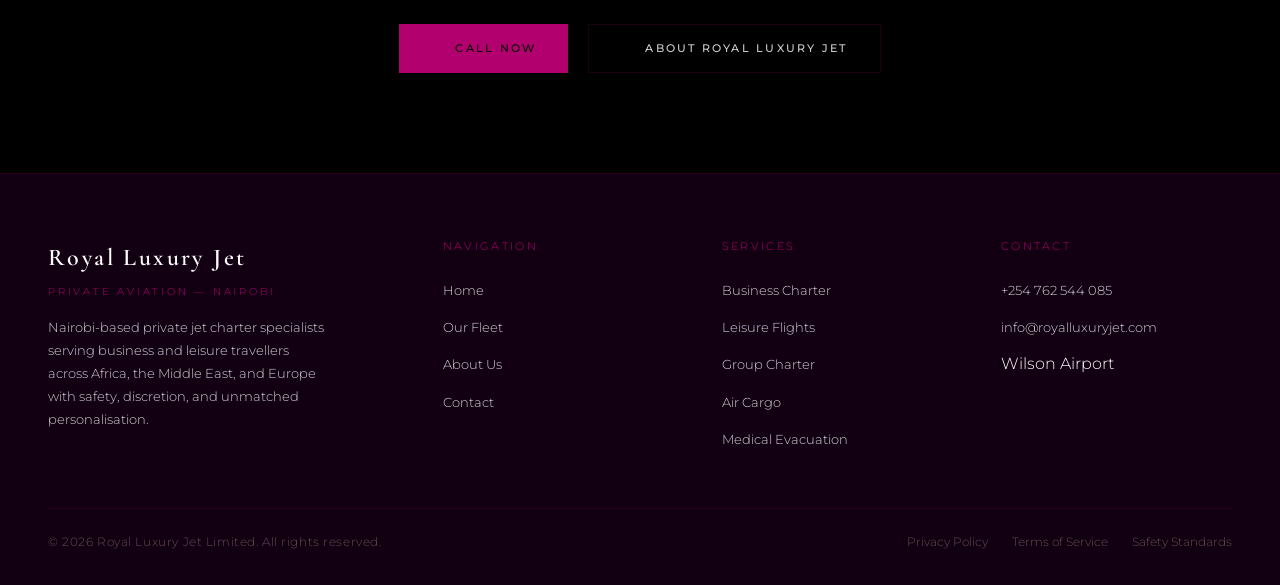
==== commit 973ef624: "added form integration" ====
--- a/index.html
+++ b/index.html
@@ -8,6 +8,9 @@
   <link rel="stylesheet" href="style.css" />
   <!-- Feather Icons CDN -->
   <script src="https://cdn.jsdelivr.net/npm/feather-icons/dist/feather.min.js"></script>
+  <script>
+    window.formspree = window.formspree || function () { (formspree.q = formspree.q || []).push(arguments); };
+  </script>
 </head>
 <body>
 
@@ -380,21 +383,21 @@
               <div class="form__row">
                 <div class="form__group">
                   <label class="form__label" for="name">Full Name</label>
-                  <input class="form__input" type="text" id="name" name="name" placeholder="Your name" required />
+                  <input class="form__input" type="text" id="name" name="name" placeholder="Your name" required data-fs-field />
                 </div>
                 <div class="form__group">
                   <label class="form__label" for="email">Email Address</label>
-                  <input class="form__input" type="email" id="email" name="email" placeholder="you@email.com" required />
+                  <input class="form__input" type="email" id="email" name="email" placeholder="you@email.com" required data-fs-field />
                 </div>
               </div>
               <div class="form__row">
                 <div class="form__group">
                   <label class="form__label" for="phone">Phone Number</label>
-                  <input class="form__input" type="tel" id="phone" name="phone" placeholder="+254 7XX XXX XXX" />
+                  <input class="form__input" type="tel" id="phone" name="phone" placeholder="+254 7XX XXX XXX" data-fs-field />
                 </div>
                 <div class="form__group">
                   <label class="form__label" for="passengers">Passengers</label>
-                  <select class="form__select" id="passengers" name="passengers">
+                  <select class="form__select" id="passengers" name="passengers" data-fs-field>
                     <option value="">Select</option>
                     <option>1 – 3</option>
                     <option>4 – 7</option>
@@ -406,21 +409,21 @@
               <div class="form__row">
                 <div class="form__group">
                   <label class="form__label" for="departure">Departure City / Airport</label>
-                  <input class="form__input" type="text" id="departure" name="departure" placeholder="e.g. Nairobi (NBO)" />
+                  <input class="form__input" type="text" id="departure" name="departure" placeholder="e.g. Nairobi (NBO)" data-fs-field />
                 </div>
                 <div class="form__group">
                   <label class="form__label" for="destination">Destination</label>
-                  <input class="form__input" type="text" id="destination" name="destination" placeholder="e.g. Zanzibar (ZNZ)" />
+                  <input class="form__input" type="text" id="destination" name="destination" placeholder="e.g. Zanzibar (ZNZ)" data-fs-field />
                 </div>
               </div>
               <div class="form__row">
                 <div class="form__group">
                   <label class="form__label" for="date">Travel Date</label>
-                  <input class="form__input" type="date" id="date" name="date" />
+                  <input class="form__input" type="date" id="date" name="date" data-fs-field />
                 </div>
                 <div class="form__group">
                   <label class="form__label" for="type">Charter Type</label>
-                  <select class="form__select" id="type" name="type">
+                  <select class="form__select" id="type" name="type" data-fs-field>
                     <option value="">Select</option>
                     <option>Business Charter</option>
                     <option>Leisure Flight</option>
@@ -433,15 +436,15 @@
               </div>
               <div class="form__group">
                 <label class="form__label" for="notes">Additional Requirements</label>
-                <textarea class="form__textarea" id="notes" name="notes" placeholder="Special catering, ground transfers, specific aircraft preferences, return dates…"></textarea>
-              </div>
-              <button type="submit" class="btn btn--primary form__submit">
+                <textarea class="form__textarea" id="notes" name="notes" placeholder="Special catering, ground transfers, specific aircraft preferences, return dates…" data-fs-field></textarea>
+              </div>
+              <button type="submit" class="btn btn--primary form__submit" data-fs-submit-btn>
                 <svg data-feather="send" aria-hidden="true"></svg>
                 Submit Request
               </button>
               <p class="form__note">We respond within 2 hours during business hours, and within 4 hours overnight. Your details are kept entirely confidential.</p>
             </form>
-            <div class="form__success" id="formSuccess" role="alert">
+            <div class="form__success" data-fs-success role="alert" style="display:none;">
               <div class="form__success-icon">
                 <svg data-feather="check" aria-hidden="true"></svg>
               </div>
@@ -507,8 +510,7 @@
           <ul class="footer__links" role="list">
             <li><a href="tel:+254762544085">+254 762 544 085</a></li>
             <li><a href="mailto:info@royalluxuryjet.com">info@royalluxuryjet.com</a></li>
-            <li>5th Avenue Suites, Nairobi</li>
-            <li>Ngong Road, Kenya</li>
+            <li>Wilson Airport</li>
           </ul>
         </div>
       </div>
@@ -528,5 +530,9 @@
     // Initialise Feather icons after DOM ready
     feather.replace({ 'stroke-width': 1.5, width: '100%', height: '100%' });
   </script>
+  <script>
+    formspree('initForm', { formElement: '#quoteForm', formId: 'xredzjne' });
+  </script>
+  <script src="https://unpkg.com/@formspree/ajax@1" defer></script>
 </body>
 </html>
--- a/style.css
+++ b/style.css
@@ -820,28 +820,37 @@
   flex-direction: column;
   align-items: center;
   justify-content: center;
-  gap: 16px;
+  gap: 20px;
   padding: 60px 40px;
   border: 1px solid var(--border);
+  background: var(--bg-card);
   text-align: center;
-}
-.form__success.visible { display: flex; }
+  border-radius: var(--radius);
+  min-height: 300px;
+}
+.form__success.visible { display: flex !important; }
 .form__success-icon {
-  width: 48px; height: 48px;
-  border: 1px solid var(--copper);
+  width: 56px; height: 56px;
+  border: 2px solid var(--copper);
   border-radius: 50%;
   display: flex; align-items: center; justify-content: center;
   color: var(--copper);
 }
+.form__success-icon svg {
+  width: 28px; height: 28px;
+  stroke-width: 2;
+}
 .form__success-title {
   font-family: var(--ff-display);
-  font-size: 1.8rem;
-  font-weight: 300;
+  font-size: 2rem;
+  font-weight: 300;
+  color: var(--ivory);
+  letter-spacing: -0.01em;
 }
 .form__success-body {
-  font-size: 0.82rem;
-  color: var(--ivory-dim);
-  max-width: 280px;
+  font-size: 0.95rem;
+  color: var(--ivory-dim);
+  max-width: 360px;
   line-height: 1.8;
 }
 
